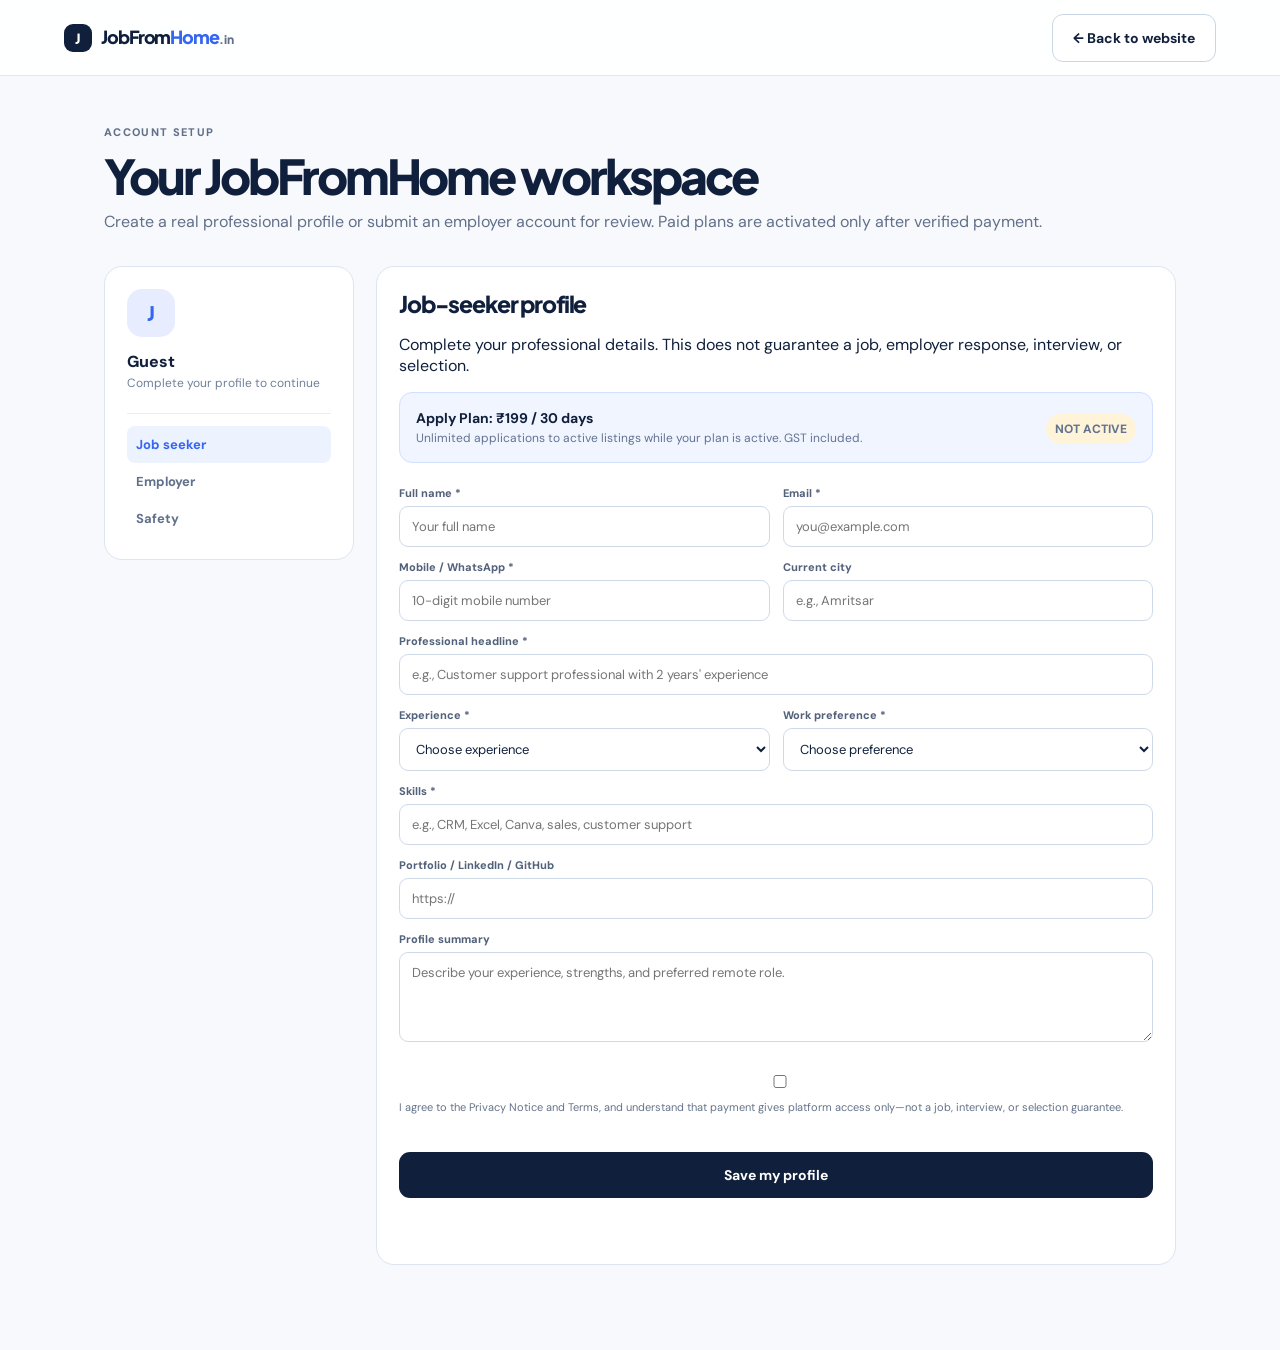
==== app.html @ 9c02270c "Rename app.js to app.html" ====
<!doctype html>
<html lang="en">
<head>
  <meta charset="utf-8">
  <meta name="viewport" content="width=device-width,initial-scale=1">
  <meta name="description" content="Create and manage your JobFromHome.in profile, employer request, and plan payment.">
  <title>Dashboard — JobFromHome.in</title>
  <link rel="preconnect" href="https://fonts.googleapis.com">
  <link rel="preconnect" href="https://fonts.gstatic.com" crossorigin>
  <link href="https://fonts.googleapis.com/css2?family=DM+Sans:wght@400;500;600;700&family=Plus+Jakarta+Sans:wght@600;700;800&display=swap" rel="stylesheet">
  <link rel="stylesheet" href="styles.css">
  <style>
    .app-shell{max-width:1120px;margin:0 auto;padding:48px 24px 85px}.app-top{display:flex;align-items:flex-start;justify-content:space-between;gap:24px;margin-bottom:31px}.app-top h1{font:800 clamp(30px,5vw,48px)/1.07 "Plus Jakarta Sans",sans-serif;letter-spacing:-.065em;margin:8px 0}.app-top p{margin:0;color:var(--muted);line-height:1.6}.dashboard-grid{display:grid;grid-template-columns:250px minmax(0,1fr);gap:22px}.side-card,.app-card{background:#fff;border:1px solid #dce5f0;border-radius:18px;padding:22px}.side-card{height:max-content}.profile-dot{display:grid;place-items:center;width:48px;height:48px;background:#e7edff;color:var(--blue);border-radius:15px;font:800 20px "Plus Jakarta Sans"}.side-name{margin:14px 0 3px;font-weight:800}.side-email{margin:0;color:#708099;font-size:12px;overflow-wrap:anywhere}.dashboard-nav{margin-top:22px;border-top:1px solid #e9eef5;padding-top:12px}.dashboard-nav button{display:block;width:100%;padding:10px 9px;text-align:left;border:0;background:transparent;border-radius:8px;color:#60708a;font-size:13px;font-weight:700}.dashboard-nav button.active,.dashboard-nav button:hover{background:#edf2ff;color:var(--blue)}.app-card h2{font:800 23px "Plus Jakarta Sans";letter-spacing:-.05em;margin:0 0 7px}.app-card>p{color:var(--muted);font-size:13px;line-height:1.55;margin:0 0 22px}.plan-banner{display:flex;gap:16px;align-items:center;justify-content:space-between;background:#f1f5ff;border:1px solid #d3dfff;border-radius:13px;padding:16px;margin-bottom:23px}.plan-banner strong{display:block;font-size:14px}.plan-banner span{display:block;margin-top:3px;color:#637392;font-size:12px}.status-pill{white-space:nowrap;border-radius:999px;background:#fff4d8;color:#966400;padding:7px 9px;font-size:10px;font-weight:800}.app-form{display:grid;grid-template-columns:1fr 1fr;gap:13px}.app-form .field.full{grid-column:1/-1}.app-form .button{grid-column:1/-1;margin-top:6px}.payment-card{border:1px solid #dce5f0;border-radius:14px;padding:18px;margin:17px 0;background:#fbfcff}.payment-card h3{margin:0 0 6px;font-size:16px}.payment-card p{margin:0;color:#67758c;font-size:12px;line-height:1.55}.payment-price{margin:15px 0!important;color:var(--ink)!important;font:800 29px "Plus Jakarta Sans"!important;letter-spacing:-.06em}.notice{padding:13px 14px;border-radius:10px;background:#fff7e8;color:#795315;font-size:12px;line-height:1.55}.hidden{display:none!important}@media(max-width:760px){.dashboard-grid{grid-template-columns:1fr}.side-card{display:none}.app-top{flex-direction:column}.app-form{grid-template-columns:1fr}.app-form .field.full{grid-column:auto}}
  </style>
</head>
<body>
  <header class="site-header">
    <a class="brand" href="index.html"><span class="brand-mark">J</span> JobFrom<span>Home</span><small>.in</small></a>
    <a class="button button-secondary" href="index.html">← Back to website</a>
  </header>

  <main class="app-shell">
    <div class="app-top">
      <div><p class="eyebrow">Account setup</p><h1>Your JobFromHome workspace</h1><p>Create a real professional profile or submit an employer account for review. Paid plans are activated only after verified payment.</p></div>
    </div>

    <div class="dashboard-grid">
      <aside class="side-card"><div class="profile-dot" id="avatar">J</div><p class="side-name" id="sideName">Guest</p><p class="side-email" id="sideEmail">Complete your profile to continue</p><nav class="dashboard-nav"><button class="active" data-view="seeker">Job seeker</button><button data-view="employer">Employer</button><button data-view="safety">Safety</button></nav></aside>
      <section class="app-card">
        <div id="seekerView">
          <h2>Job-seeker profile</h2><p>Complete your professional details. This does not guarantee a job, employer response, interview, or selection.</p>
          <div class="plan-banner"><div><strong>Apply Plan: ₹199 / 30 days</strong><span>Unlimited applications to active listings while your plan is active. GST included.</span></div><span class="status-pill" id="seekerStatus">NOT ACTIVE</span></div>
          <form id="seekerForm" class="app-form" novalidate>
            <div class="field"><label for="sName">Full name *</label><input id="sName" name="fullName" required maxlength="80" autocomplete="name" placeholder="Your full name"></div>
            <div class="field"><label for="sEmail">Email *</label><input id="sEmail" name="email" required type="email" maxlength="120" autocomplete="email" placeholder="you@example.com"></div>
            <div class="field"><label for="sPhone">Mobile / WhatsApp *</label><input id="sPhone" name="phone" required inputmode="tel" maxlength="15" autocomplete="tel" placeholder="10-digit mobile number"></div>
            <div class="field"><label for="sCity">Current city</label><input id="sCity" name="city" maxlength="60" placeholder="e.g., Amritsar"></div>
            <div class="field full"><label for="sHeadline">Professional headline *</label><input id="sHeadline" name="headline" required maxlength="140" placeholder="e.g., Customer support professional with 2 years' experience"></div>
            <div class="field"><label for="sExperience">Experience *</label><select id="sExperience" name="experience" required><option value="">Choose experience</option><option>Fresher</option><option>0–1 years</option><option>1–3 years</option><option>3–5 years</option><option>5+ years</option></select></div>
            <div class="field"><label for="sPreference">Work preference *</label><select id="sPreference" name="workPreference" required><option value="">Choose preference</option><option>Remote full-time</option><option>Remote part-time</option><option>Freelance / contract</option><option>Any remote role</option></select></div>
            <div class="field full"><label for="sSkills">Skills *</label><input id="sSkills" name="skills" required maxlength="250" placeholder="e.g., CRM, Excel, Canva, sales, customer support"></div>
            <div class="field full"><label for="sPortfolio">Portfolio / LinkedIn / GitHub</label><input id="sPortfolio" name="portfolio" type="url" maxlength="255" placeholder="https://"></div>
            <div class="field full"><label for="sSummary">Profile summary</label><textarea id="sSummary" name="summary" maxlength="1200" placeholder="Describe your experience, strengths, and preferred remote role."></textarea></div>
            <label class="consent field full"><input type="checkbox" name="consent" required><span>I agree to the Privacy Notice and Terms, and understand that payment gives platform access only—not a job, interview, or selection guarantee.</span></label>
            <button class="button button-dark" type="submit">Save my profile</button><p class="form-status field full" id="seekerMessage"></p>
          </form>
          <div class="payment-card hidden" id="seekerPayment"><h3>Activate Apply Plan</h3><p>₹199 including applicable GST. Valid for 30 days after a verified Razorpay payment.</p><p class="payment-price">₹199</p><button type="button" class="button button-primary" data-pay="seeker_30">Pay securely with Razorpay</button></div>
        </div>

        <div id="employerView" class="hidden">
          <h2>Employer account request</h2><p>Submit a genuine business and job requirement for review. A listing is not published until review and verified payment are complete.</p>
          <div class="plan-banner"><div><strong>Employer Starter: ₹590 total</strong><span>₹500 + ₹90 GST. One approved live job listing for 30 days.</span></div><span class="status-pill" id="employerStatus">PENDING</span></div>
          <form id="employerForm" class="app-form" novalidate>
            <div class="field"><label for="eName">Your full name *</label><input id="eName" name="contactName" required maxlength="80" placeholder="Hiring contact name"></div>
            <div class="field"><label for="eEmail">Work email *</label><input id="eEmail" name="businessEmail" required type="email" maxlength="120" placeholder="name@company.com"></div>
            <div class="field"><label for="ePhone">Mobile number *</label><input id="ePhone" name="employerPhone" required inputmode="tel" maxlength="15" placeholder="10-digit mobile number"></div>
            <div class="field"><label for="eCompany">Company legal name *</label><input id="eCompany" name="companyName" required maxlength="150" placeholder="Company name"></div>
            <div class="field"><label for="eWebsite">Company website</label><input id="eWebsite" name="companyWebsite" type="url" maxlength="255" placeholder="https://company.com"></div>
            <div class="field"><label for="eGstin">GSTIN (optional)</label><input id="eGstin" name="gstin" maxlength="15" placeholder="15-character GSTIN"></div>
            <div class="field"><label for="eSize">Company size *</label><select id="eSize" name="companySize" required><option value="">Choose size</option><option>1–10</option><option>11–50</option><option>51–200</option><option>201–500</option><option>500+</option></select></div>
            <div class="field"><label for="eIndustry">Industry *</label><input id="eIndustry" name="industry" required maxlength="80" placeholder="e.g., SaaS, Agency, E-commerce"></div>
            <div class="field full"><label for="eJob">First job title *</label><input id="eJob" name="firstJobTitle" required maxlength="140" placeholder="e.g., Remote Customer Support Executive"></div>
            <div class="field full"><label for="eNote">Hiring note</label><textarea id="eNote" name="hiringNote" maxlength="1200" placeholder="Describe the genuine role. Never request candidate money, OTP, bank details, deposits, or training fees."></textarea></div>
            <label class="consent field full"><input type="checkbox" name="consent" required><span>I confirm that my organisation will post genuine roles only, will not charge candidates a fee, and agree to review and platform safety rules.</span></label>
            <button class="button button-dark" type="submit">Submit for employer review</button><p class="form-status field full" id="employerMessage"></p>
          </form>
          <div class="payment-card hidden" id="employerPayment"><h3>Employer Starter payment</h3><p>Pay only after your employer account and first job request have been reviewed and approved.</p><p class="payment-price">₹590</p><button type="button" class="button button-primary" data-pay="employer_starter">Pay securely with Razorpay</button></div>
        </div>

        <div id="safetyView" class="hidden"><h2>Keep your job search safe</h2><p>JobFromHome.in is a job discovery and application platform. It does not guarantee employment.</p><div class="notice"><strong>Never:</strong> pay an employer for a job, interview, training, security deposit, equipment, or offer letter; share OTPs, UPI PINs, passwords, credit-card data, or banking credentials.</div><div class="payment-card"><h3>Found a suspicious listing?</h3><p>Use the report form on the public website or email support@jobfromhome.in with a link and details. Do not include secret financial details.</p><a class="button button-secondary" href="index.html#top">Return to report form</a></div></div>
      </section>
    </div>
  </main>

  <script src="https://checkout.razorpay.com/v1/checkout.js"></script>
  <script>
    const CONFIG = {
      APPS_SCRIPT_URL: 'https://script.google.com/macros/s/AKfycbwQ-PpxYJtLcPdFPiyWKswD-X0c6tJa6D3HAvrJJnUaf1lxPrEkoEOqmWkKq_6LRbODeg/exec',
      ENABLE_APPS_SCRIPT: true,
      PAYMENT_API: '/api/razorpay'
    };

    const state = { seekerSaved: false, employerSaved: false, seeker: null, employer: null };
    const views = { seeker: document.getElementById('seekerView'), employer: document.getElementById('employerView'), safety: document.getElementById('safetyView') };
    document.querySelectorAll('[data-view]').forEach(button => button.addEventListener('click', () => {
      const view = button.dataset.view;
      Object.entries(views).forEach(([key, element]) => element.classList.toggle('hidden', key !== view));
      document.querySelectorAll('[data-view]').forEach(item => item.classList.toggle('active', item === button));
    }));

    function toObject(form) {
      const value = Object.fromEntries(new FormData(form).entries());
      Object.keys(value).forEach(k => { if (typeof value[k] === 'string') value[k] = value[k].trim(); });
      if (value.phone) value.phone = value.phone.replace(/\D/g, '').slice(-10);
      if (value.employerPhone) value.employerPhone = value.employerPhone.replace(/\D/g, '').slice(-10);
      value.consent = true;
      return value;
    }
    function validEmail(value) { return /^\S+@\S+\.\S+$/.test(value || ''); }
    function validPhone(value) { return /^[6-9]\d{9}$/.test(value || ''); }
async function saveLead(type, data) {
  if (
    !CONFIG.ENABLE_APPS_SCRIPT ||
    !CONFIG.APPS_SCRIPT_URL ||
    CONFIG.APPS_SCRIPT_URL.includes('PASTE_YOUR')
  ) {
    throw new Error(
      'Google Sheets backend is not connected. Add the Apps Script /exec URL and set ENABLE_APPS_SCRIPT to true.'
    );
  }

  let response;

  try {
    response = await fetch(CONFIG.APPS_SCRIPT_URL, {
      method: 'POST',
      redirect: 'follow',
      headers: {
        'Content-Type': 'text/plain;charset=utf-8'
      },
      body: JSON.stringify({
        action: 'createLead',
        leadType: type,
        ...data
      })
    });
  } catch (networkError) {
    console.error('Network request failed:', networkError);

    throw new Error(
      'Could not reach the Google Sheets backend. Check your Apps Script Web App URL and deployment access.'
    );
  }

  const responseText = await response.text();

  console.log('Apps Script response:', {
    status: response.status,
    url: response.url,
    responseText
  });

  let result;

  try {
    result = JSON.parse(responseText);
  } catch (parseError) {
    console.error('Apps Script returned non-JSON:', responseText);

    throw new Error(
      `The profile backend returned HTML instead of JSON (HTTP ${response.status}). ` +
      `Make sure you copied the deployed Apps Script Web App URL ending in /exec and set access to Anyone.`
    );
  }

  if (!response.ok) {
    throw new Error(
      result.error || `Profile server error. HTTP status: ${response.status}`
    );
  }

  if (result.success !== true) {
    throw new Error(
      result.error || 'Google Sheets did not confirm that the profile was saved.'
    );
  }

  return result;
}
    function setMessage(id, text, error = false) { const el = document.getElementById(id); el.className = 'form-status field full ' + (error ? 'error' : 'success'); el.textContent = text; }
    function updateIdentity(data, isEmployer) { document.getElementById('sideName').textContent = data.fullName || data.contactName; document.getElementById('sideEmail').textContent = data.email || data.businessEmail; document.getElementById('avatar').textContent = (data.fullName || data.contactName || 'J').charAt(0).toUpperCase(); if (isEmployer) document.getElementById('employerStatus').textContent = 'REVIEW REQUESTED'; }

document.getElementById('seekerForm').addEventListener('submit', async (event) => {
  event.preventDefault();

  const form = event.currentTarget;
  const data = toObject(form);

  if (
    !data.fullName ||
    !data.headline ||
    !data.skills ||
    !validEmail(data.email) ||
    !validPhone(data.phone)
  ) {
    setMessage(
      'seekerMessage',
      'Enter all required details, a valid email, and a valid 10-digit Indian mobile number.',
      true
    );
    return;
  }

  const button = form.querySelector('button[type="submit"]');

  button.disabled = true;
  button.textContent = 'Saving profile…';

  setMessage('seekerMessage', 'Connecting to the profile server…');

  try {
    const result = await saveLead('seeker', data);

    // Do not show payment or hide any part of the form before this line.
    if (!result || result.success !== true) {
      throw new Error(
        result?.error || 'Profile was not confirmed by the server.'
      );
    }

    if (result.preview === true) {
      throw new Error(
        'Preview mode is enabled. No data is being saved to Google Sheets. Set ENABLE_APPS_SCRIPT to true.'
      );
    }

    state.seekerSaved = true;
    state.seeker = data;

    updateIdentity(data, false);

    document.getElementById('seekerPayment').classList.remove('hidden');

    setMessage(
      'seekerMessage',
      `Profile saved successfully. Your profile ID is ${result.id || 'created'}. You can now activate the Apply Plan.`
    );

    button.textContent = 'Profile saved ✓';

  } catch (error) {
    console.error('Seeker profile save failed:', error);

    setMessage(
      'seekerMessage',
      error.message || 'Profile could not be saved. Please try again.',
      true
    );

    button.disabled = false;
    button.textContent = 'Save my profile';
  }
});

    document.getElementById('employerForm').addEventListener('submit', async event => {
      event.preventDefault(); const form = event.currentTarget; const data = toObject(form);
      if (!data.contactName || !data.companyName || !data.firstJobTitle || !validEmail(data.businessEmail) || !validPhone(data.employerPhone)) return setMessage('employerMessage', 'Enter all required information, a valid work email, and a 10-digit Indian mobile number.', true);
      const button = form.querySelector('button[type="submit"]'); button.disabled = true; button.textContent = 'Saving…';
      try { const result = await saveLead('employer', data); state.employerSaved = true; state.employer = data; updateIdentity(data, true); document.getElementById('employerPayment').classList.remove('hidden'); setMessage('employerMessage', result.preview ? 'Preview mode only: employer request is not saved. Configure Apps Script before launch.' : 'Employer request saved. Pay only after you have completed your verification review.'); }
      catch (error) { setMessage('employerMessage', error.message, true); }
      finally { button.disabled = false; button.textContent = 'Submit for employer review'; }
    });

async function paymentRequest(payload) {
  const response = await fetch(CONFIG.PAYMENT_API, {
    method: 'POST',
    headers: {
      'Content-Type': 'application/json'
    },
    body: JSON.stringify(payload)
  });

  const responseText = await response.text();

  let data;
  try {
    data = JSON.parse(responseText);
  } catch (error) {
    console.error('Payment API returned non-JSON:', {
      url: CONFIG.PAYMENT_API,
      status: response.status,
      responseText
    });

    throw new Error(
      `Payment server returned HTML instead of JSON (HTTP ${response.status}). ` +
      `Check that functions/api/razorpay.js exists and Cloudflare deployment succeeded.`
    );
  }

  if (!response.ok || !data.success) {
    throw new Error(data.error || 'Payment service is unavailable.');
  }

  return data;
}

    document.querySelectorAll('[data-pay]').forEach(button => button.addEventListener('click', async () => {
      const planCode = button.dataset.pay;
      const isSeeker = planCode === 'seeker_30';
      const customer = isSeeker ? state.seeker : state.employer;
      if (!(isSeeker ? state.seekerSaved : state.employerSaved) || !customer) return alert('Save the form before starting payment.');
      if (isSeeker && !confirm('₹199 gives you 30 days of platform application access. It does not guarantee jobs, employer replies, interviews, or selection. Continue?')) return;
      if (!isSeeker && !confirm('₹590 is ₹500 plus 18% GST for one approved 30-day job listing. It is published only after review and verified payment. Continue?')) return;
      button.disabled = true; button.textContent = 'Preparing secure checkout…';
      try {
        const orderData = await paymentRequest({ action: 'createOrder', planCode, name: customer.fullName || customer.contactName, email: customer.email || customer.businessEmail, phone: customer.phone || customer.employerPhone });
        const options = { key: orderData.keyId, amount: orderData.order.amount, currency: orderData.order.currency, name: 'JobFromHome.in', description: orderData.plan.label, order_id: orderData.order.id, prefill: { name: customer.fullName || customer.contactName, email: customer.email || customer.businessEmail, contact: customer.phone || customer.employerPhone }, notes: { plan_code: planCode }, theme: { color: '#3566f2' }, modal: { ondismiss: () => { button.disabled = false; button.textContent = 'Pay securely with Razorpay'; } }, handler: async response => {
          try {
            button.textContent = 'Verifying payment…';
            const verified = await paymentRequest({ action: 'verifyPayment', planCode, ...response });
            if (!verified.verified) throw new Error('Payment could not be verified.');
            alert('Payment verified. Your payment ID is ' + verified.payment.paymentId + '. Save this in your admin system before enabling access.');
            button.textContent = 'Payment verified ✓';
            if (isSeeker) document.getElementById('seekerStatus').textContent = 'PAYMENT VERIFIED'; else document.getElementById('employerStatus').textContent = 'PAYMENT VERIFIED';
          } catch (error) { alert(error.message); button.disabled = false; button.textContent = 'Pay securely with Razorpay'; }
        }};
        if (!window.Razorpay) throw new Error('Razorpay checkout did not load. Check your internet connection and browser blockers.');
        new Razorpay(options).open();
      } catch (error) { alert(error.message); button.disabled = false; button.textContent = 'Pay securely with Razorpay'; }
    }));
  </script>
</body>
</html>
---- styles.css ----
:root{--ink:#10203c;--muted:#62708a;--line:#dbe3ee;--paper:#f7f9fc;--surface:#fff;--navy:#10203c;--blue:#3566f2;--blue-dark:#2854dc;--mint:#e5faf1;--green:#17885f;--amber:#ffc54b;--radius:18px;--shadow:0 18px 60px rgba(26,52,95,.10)}*{box-sizing:border-box}html{scroll-behavior:smooth}body{margin:0;background:var(--paper);color:var(--ink);font-family:"DM Sans",Arial,sans-serif;-webkit-font-smoothing:antialiased}button,input,textarea,select{font:inherit}button{cursor:pointer}a{color:inherit;text-decoration:none}.site-header{height:76px;padding:0 clamp(20px,5vw,72px);background:rgba(255,255,255,.88);backdrop-filter:blur(16px);border-bottom:1px solid rgba(219,227,238,.85);display:flex;align-items:center;justify-content:space-between;position:sticky;top:0;z-index:10}.brand{font-family:"Plus Jakarta Sans",sans-serif;font-weight:800;font-size:18px;letter-spacing:-.06em;white-space:nowrap}.brand>span:not(.brand-mark){color:var(--blue)}.brand small{font-size:12px;color:var(--muted);letter-spacing:-.02em}.brand-mark{display:inline-grid;place-items:center;width:28px;height:28px;border-radius:9px;background:var(--navy);color:#fff;margin-right:7px;font-size:14px;letter-spacing:0}.nav{display:flex;gap:30px;color:#526078;font-size:14px;font-weight:600}.nav a:hover{color:var(--blue)}.button{border:0;border-radius:11px;padding:14px 20px;font-weight:700;font-size:14px;transition:.2s transform,.2s background,.2s box-shadow}.button:hover{transform:translateY(-2px)}.button-dark{color:#fff;background:var(--navy)}.button-dark:hover{background:#1c3157;box-shadow:0 10px 22px rgba(16,32,60,.18)}.button-primary{color:#fff;background:var(--blue)}.button-primary:hover{background:var(--blue-dark);box-shadow:0 12px 26px rgba(53,102,242,.24)}.button-secondary{color:var(--navy);background:#fff;border:1px solid #cbd6e5}.button-secondary:hover{border-color:var(--blue);color:var(--blue)}.full{width:100%}.hero{max-width:1240px;margin:auto;padding:clamp(64px,9vw,120px) clamp(20px,5vw,72px) 88px;display:grid;grid-template-columns:minmax(0,1.12fr) minmax(340px,.88fr);align-items:center;gap:clamp(42px,7vw,108px)}.eyebrow{margin:0 0 17px;color:var(--blue);font-size:11px;line-height:1.2;letter-spacing:.12em;font-weight:800;text-transform:uppercase}.pulse{display:inline-block;width:7px;height:7px;margin-right:7px;background:#22b77c;border-radius:50%;box-shadow:0 0 0 4px #d8f7e9}.hero h1,.section-heading h2,.safety-section h2{font-family:"Plus Jakarta Sans",sans-serif;letter-spacing:-.065em;line-height:1.04}.hero h1{max-width:650px;margin:0;font-size:clamp(42px,5vw,73px)}.hero h1 em{display:block;font-style:normal;color:var(--blue)}.hero-text{max-width:590px;color:var(--muted);font-size:18px;line-height:1.68;margin:25px 0}.hero-actions{display:flex;gap:12px;flex-wrap:wrap}.hero-actions .button span{margin-left:10px;font-size:18px}.hero-note{margin:17px 0 0;color:#78869b;font-size:12px}.hero-card{background:#fff;border:1px solid #dce5f1;border-radius:22px;box-shadow:var(--shadow);padding:15px}.card-top{display:flex;align-items:center;gap:9px;padding:5px 5px 16px;color:#526078;font-size:12px;font-weight:700}.mini-logo{display:grid;place-items:center;background:var(--blue);width:25px;height:25px;color:#fff;border-radius:8px}.verified{margin-left:auto;color:var(--green);font-size:10px}.job-preview{display:flex;align-items:center;gap:12px;background:#fbfcff;border:1px solid #e3eaf3;border-radius:13px;padding:15px;margin:9px 0}.company-icon{width:40px;height:40px;display:grid;place-items:center;border-radius:12px;font-weight:800}.purple{background:#ece8ff;color:#7657d9}.orange{background:#fff0dd;color:#e98225}.green{background:#dcf7e9;color:#16895f}.job-title{margin:0 0 4px;font-weight:700;font-size:14px}.job-meta{margin:0;color:#728099;font-size:12px}.job-save{margin-left:auto;font-size:22px;color:#7c8ba3}.preview-disclaimer{margin:13px 4px 2px;color:#8a98ab;font-size:10px;line-height:1.45}.trust-strip{margin:0 auto;max-width:1240px;padding:24px clamp(20px,5vw,72px);border-top:1px solid var(--line);border-bottom:1px solid var(--line);display:grid;grid-template-columns:repeat(4,1fr);gap:22px}.trust-strip div{padding-left:15px;border-left:3px solid #d6e5ff}.trust-strip strong{display:block;font-size:14px}.trust-strip span{display:block;margin-top:4px;color:var(--muted);font-size:12px;line-height:1.4}.section{max-width:1240px;margin:auto;padding:105px clamp(20px,5vw,72px)}.jobs-section{padding-bottom:75px}.section-heading{display:flex;justify-content:space-between;align-items:end;gap:38px;margin-bottom:34px}.section-heading h2{font-size:clamp(30px,4vw,48px);margin:0}.section-heading>p{max-width:420px;margin:0;color:var(--muted);font-size:15px;line-height:1.6}.centered{display:block;text-align:center;max-width:690px;margin:0 auto 48px}.centered>p{margin:15px auto 0}.filter-row{display:flex;gap:10px;overflow:auto;padding-bottom:18px}.filter{flex:0 0 auto;border:1px solid #d7e0ec;background:#fff;color:#697790;border-radius:100px;padding:9px 15px;font-size:12px;font-weight:700}.filter.active{background:#eaf0ff;border-color:#c7d6ff;color:var(--blue)}.job-grid{display:grid;grid-template-columns:repeat(3,1fr);gap:18px}.job-card{position:relative;min-height:295px;border:1px solid #dce5f0;background:#fff;border-radius:18px;padding:24px;transition:.2s transform,.2s box-shadow}.job-card:hover{transform:translateY(-4px);box-shadow:var(--shadow)}.sample-label{position:absolute;top:0;right:0;padding:6px 10px;border-radius:0 18px 0 10px;background:#fff3d7;color:#9a6500;font-size:9px;font-weight:800;letter-spacing:.07em}.job-card-head{display:flex;justify-content:space-between}.icon-button{border:0;background:transparent;color:#8190a8;font-size:23px}.job-card h3{margin:26px 0 5px;font-family:"Plus Jakarta Sans",sans-serif;font-size:18px;letter-spacing:-.04em}.company-name{min-height:20px;margin:0;color:var(--muted);font-size:13px}.tags{display:flex;gap:6px;flex-wrap:wrap;margin:20px 0 15px}.tags span{border-radius:6px;background:#f0f4f9;color:#62708a;padding:6px 8px;font-size:11px;font-weight:700}.salary{margin:0;font-size:13px;font-weight:700}.job-card-foot{display:flex;align-items:center;justify-content:space-between;gap:10px;border-top:1px solid #edf1f5;margin-top:23px;padding-top:15px;color:#8491a4;font-size:11px}.text-button{border:0;background:none;color:var(--blue);font-size:12px;font-weight:800;padding:0}.empty-state{margin-top:28px;padding:22px 26px;border:1px dashed #cbd8e8;background:#fafcff;border-radius:16px;display:flex;align-items:center;gap:16px}.empty-state>span{display:grid;place-items:center;width:41px;height:41px;border-radius:13px;background:#e9f1ff;color:var(--blue)}.empty-state div{margin-right:auto}.empty-state strong{font-size:14px}.empty-state p{margin:4px 0 0;color:var(--muted);font-size:12px}.how-section{max-width:none;background:#fff}.how-section>.section-heading,.how-section>.steps{max-width:1096px;margin-left:auto;margin-right:auto}.steps{display:grid;grid-template-columns:repeat(4,1fr);gap:21px}.steps article{border-top:3px solid #dbe6ff;padding-top:20px}.steps span{font-family:"Plus Jakarta Sans",sans-serif;color:var(--blue);font-size:13px;font-weight:800}.steps h3{font-family:"Plus Jakarta Sans",sans-serif;margin:17px 0 10px;font-size:17px;letter-spacing:-.04em}.steps p{margin:0;color:var(--muted);font-size:13px;line-height:1.65}.pricing-section{padding-top:105px}.pricing-grid{max-width:850px;margin:auto;display:grid;grid-template-columns:1fr 1fr;gap:21px}.price-card{background:#fff;border:1px solid #dae4f0;border-radius:19px;padding:34px}.price-card.featured{border:2px solid var(--blue);box-shadow:0 20px 50px rgba(53,102,242,.12)}.plan-label,.popular{margin:0;color:#63738b;font-size:10px;letter-spacing:.12em;font-weight:800}.popular{color:var(--blue)}.price-card h3{margin:15px 0 6px;font-family:"Plus Jakarta Sans",sans-serif;font-size:24px;letter-spacing:-.05em}.plan-intro{min-height:40px;margin:0;color:var(--muted);font-size:13px;line-height:1.5}.price{margin:27px 0 6px;font-family:"Plus Jakarta Sans",sans-serif;font-size:48px;font-weight:800;letter-spacing:-.07em}.price sup{font-size:23px;vertical-align:15px}.price small{font-family:"DM Sans",sans-serif;color:var(--muted);font-size:12px;font-weight:700;letter-spacing:0}.tax-note{min-height:35px;margin:0;color:#78869c;font-size:11px;line-height:1.45}.price-card ul{margin:24px 0 28px;padding:0;list-style:none}.price-card li{position:relative;padding:9px 0 9px 23px;border-bottom:1px solid #edf1f5;font-size:13px}.price-card li:before{content:"✓";position:absolute;left:1px;color:var(--green);font-weight:800}.safety-section{max-width:1096px;margin:0 auto 95px;padding:36px 40px;display:grid;grid-template-columns:1fr 1fr;gap:60px;border-radius:22px;background:var(--mint)}.safety-section h2{font-size:32px;margin:0}.safety-section>div>p:not(.eyebrow){margin:0 0 20px;color:#386252;line-height:1.65;font-size:14px}footer{border-top:1px solid var(--line);padding:32px clamp(20px,5vw,72px);display:flex;align-items:center;justify-content:space-between;gap:20px;color:#738098;font-size:12px}footer p{margin:0}footer div{display:flex;gap:15px}footer a:hover{color:var(--blue)}.modal{width:min(620px,calc(100% - 28px));padding:0;border:0;border-radius:20px;box-shadow:0 24px 80px rgba(8,25,56,.28)}.modal::backdrop{background:rgba(10,25,52,.58);backdrop-filter:blur(4px)}.modal form{position:relative;padding:34px}.modal-close{position:absolute;right:16px;top:13px;border:0;background:transparent;font-size:28px;color:#6e7c92}.modal h2{margin:0 0 8px;font-family:"Plus Jakarta Sans",sans-serif;font-size:28px;letter-spacing:-.06em}.modal-intro{margin:0 0 22px;color:var(--muted);font-size:13px;line-height:1.55}.form-grid{display:grid;grid-template-columns:1fr 1fr;gap:13px}.field{display:flex;flex-direction:column;gap:6px}.field.full{grid-column:1/-1}.field label{font-size:11px;font-weight:800;color:#53627b}.field input,.field select,.field textarea{width:100%;border:1px solid #cfdae8;border-radius:9px;padding:11px 12px;color:var(--ink);outline:none;background:#fff;font-size:13px}.field textarea{min-height:90px;resize:vertical}.field input:focus,.field select:focus,.field textarea:focus{border-color:var(--blue);box-shadow:0 0 0 3px #e6edff}.consent{display:flex;align-items:flex-start;gap:9px;margin:18px 0;color:#65738a;font-size:11px;line-height:1.45}.consent input{margin-top:2px}.form-status{min-height:19px;margin:12px 0 0;font-size:12px}.form-status.error{color:#bd2e35}.form-status.success{color:var(--green)}.form-divider{height:1px;background:#e7edf4;margin:20px 0}.report-box{padding:15px;border-radius:11px;background:#fff7e7;color:#835500;font-size:12px;line-height:1.55}.toast{position:fixed;right:20px;bottom:20px;max-width:330px;opacity:0;pointer-events:none;transform:translateY(10px);transition:.25s;background:#10203c;color:#fff;padding:13px 15px;border-radius:10px;font-size:13px;box-shadow:0 12px 30px rgba(13,29,54,.25)}.toast.show{opacity:1;transform:translateY(0)}
@media(max-width:850px){.nav{display:none}.hero{grid-template-columns:1fr;padding-top:64px}.hero-card{max-width:520px}.trust-strip{grid-template-columns:1fr 1fr}.job-grid,.steps{grid-template-columns:1fr 1fr}.safety-section{margin-left:20px;margin-right:20px;grid-template-columns:1fr;gap:20px}.section-heading{align-items:start;flex-direction:column;gap:12px}}
@media(max-width:560px){.site-header{height:67px}.header-cta{padding:10px 12px;font-size:12px}.hero{padding-bottom:55px}.hero h1{font-size:42px}.trust-strip{grid-template-columns:1fr;gap:16px;padding-top:20px;padding-bottom:20px}.section{padding-top:70px;padding-bottom:70px}.job-grid,.steps,.pricing-grid{grid-template-columns:1fr}.empty-state{align-items:flex-start;flex-wrap:wrap}.empty-state .button{margin-left:57px}.pricing-grid{gap:16px}.price-card{padding:26px}.safety-section{padding:28px 24px;margin-bottom:65px}.safety-section h2{font-size:28px}footer{align-items:flex-start;flex-direction:column}footer div{flex-wrap:wrap}.modal form{padding:28px 20px}.form-grid{grid-template-columns:1fr}.field.full{grid-column:auto}}
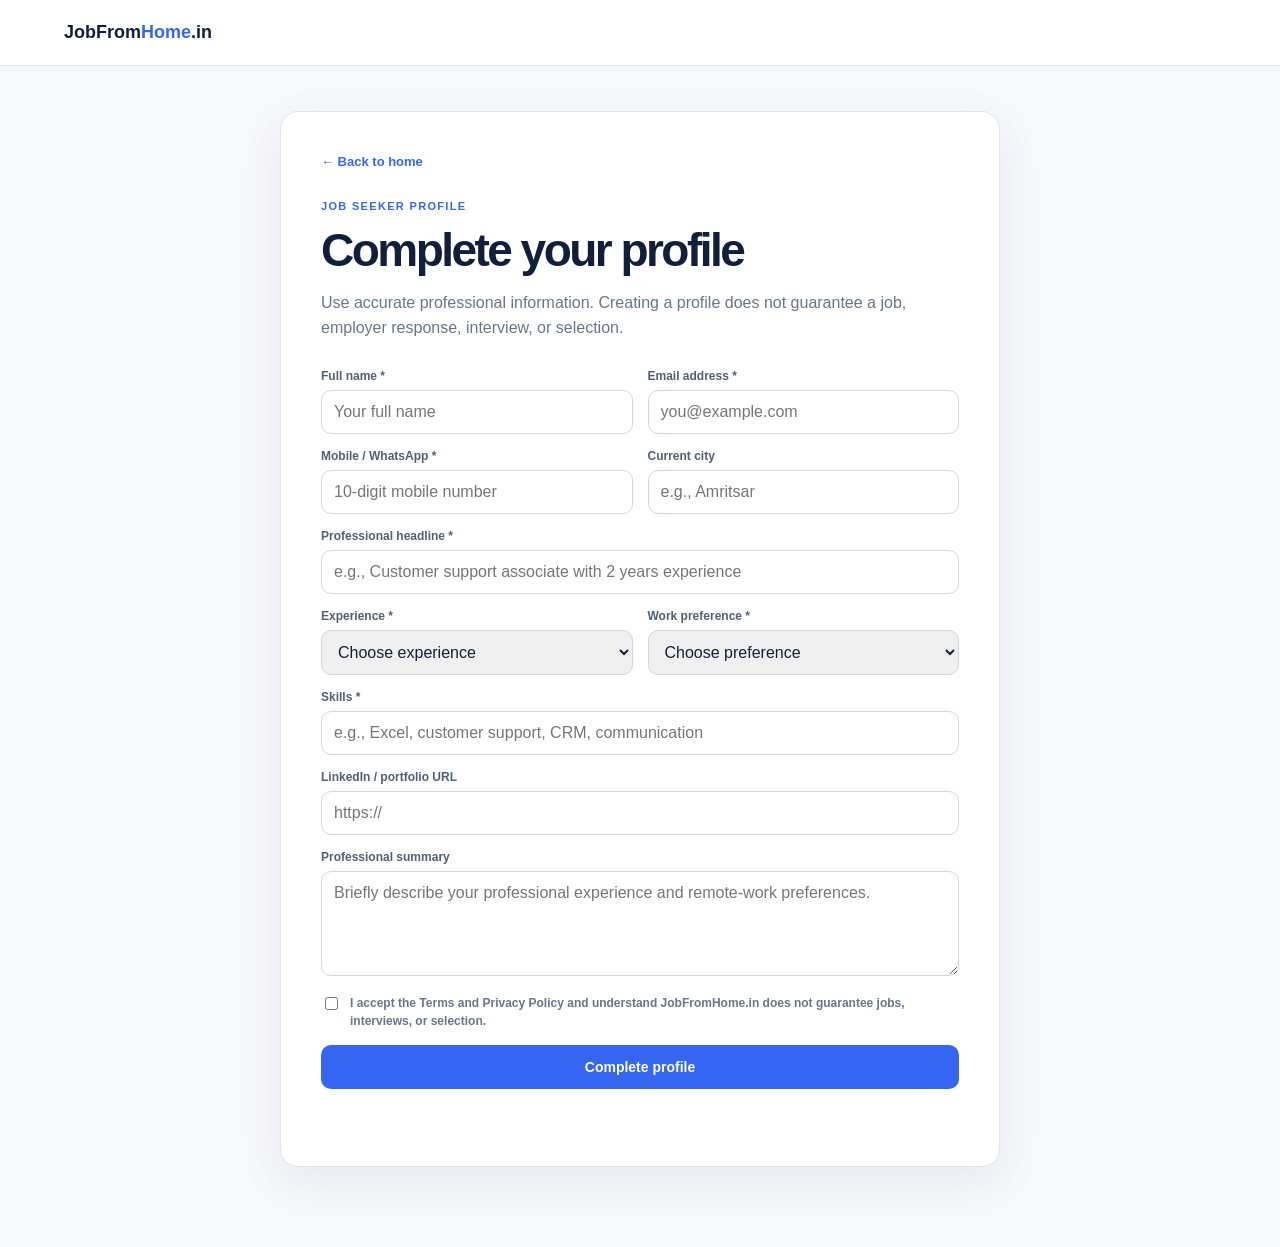
==== commit 2ec96100: "Update app.html" ====
--- a/app.html
+++ b/app.html
@@ -1,314 +1,47 @@
 <!doctype html>
 <html lang="en">
 <head>
-  <meta charset="utf-8">
-  <meta name="viewport" content="width=device-width,initial-scale=1">
-  <meta name="description" content="Create and manage your JobFromHome.in profile, employer request, and plan payment.">
-  <title>Dashboard — JobFromHome.in</title>
-  <link rel="preconnect" href="https://fonts.googleapis.com">
-  <link rel="preconnect" href="https://fonts.gstatic.com" crossorigin>
-  <link href="https://fonts.googleapis.com/css2?family=DM+Sans:wght@400;500;600;700&family=Plus+Jakarta+Sans:wght@600;700;800&display=swap" rel="stylesheet">
-  <link rel="stylesheet" href="styles.css">
+  <meta charset="UTF-8">
+  <meta name="viewport" content="width=device-width, initial-scale=1.0">
+  <meta name="description" content="Complete your JobFromHome.in professional profile.">
+  <title>Complete Profile — JobFromHome.in</title>
   <style>
-    .app-shell{max-width:1120px;margin:0 auto;padding:48px 24px 85px}.app-top{display:flex;align-items:flex-start;justify-content:space-between;gap:24px;margin-bottom:31px}.app-top h1{font:800 clamp(30px,5vw,48px)/1.07 "Plus Jakarta Sans",sans-serif;letter-spacing:-.065em;margin:8px 0}.app-top p{margin:0;color:var(--muted);line-height:1.6}.dashboard-grid{display:grid;grid-template-columns:250px minmax(0,1fr);gap:22px}.side-card,.app-card{background:#fff;border:1px solid #dce5f0;border-radius:18px;padding:22px}.side-card{height:max-content}.profile-dot{display:grid;place-items:center;width:48px;height:48px;background:#e7edff;color:var(--blue);border-radius:15px;font:800 20px "Plus Jakarta Sans"}.side-name{margin:14px 0 3px;font-weight:800}.side-email{margin:0;color:#708099;font-size:12px;overflow-wrap:anywhere}.dashboard-nav{margin-top:22px;border-top:1px solid #e9eef5;padding-top:12px}.dashboard-nav button{display:block;width:100%;padding:10px 9px;text-align:left;border:0;background:transparent;border-radius:8px;color:#60708a;font-size:13px;font-weight:700}.dashboard-nav button.active,.dashboard-nav button:hover{background:#edf2ff;color:var(--blue)}.app-card h2{font:800 23px "Plus Jakarta Sans";letter-spacing:-.05em;margin:0 0 7px}.app-card>p{color:var(--muted);font-size:13px;line-height:1.55;margin:0 0 22px}.plan-banner{display:flex;gap:16px;align-items:center;justify-content:space-between;background:#f1f5ff;border:1px solid #d3dfff;border-radius:13px;padding:16px;margin-bottom:23px}.plan-banner strong{display:block;font-size:14px}.plan-banner span{display:block;margin-top:3px;color:#637392;font-size:12px}.status-pill{white-space:nowrap;border-radius:999px;background:#fff4d8;color:#966400;padding:7px 9px;font-size:10px;font-weight:800}.app-form{display:grid;grid-template-columns:1fr 1fr;gap:13px}.app-form .field.full{grid-column:1/-1}.app-form .button{grid-column:1/-1;margin-top:6px}.payment-card{border:1px solid #dce5f0;border-radius:14px;padding:18px;margin:17px 0;background:#fbfcff}.payment-card h3{margin:0 0 6px;font-size:16px}.payment-card p{margin:0;color:#67758c;font-size:12px;line-height:1.55}.payment-price{margin:15px 0!important;color:var(--ink)!important;font:800 29px "Plus Jakarta Sans"!important;letter-spacing:-.06em}.notice{padding:13px 14px;border-radius:10px;background:#fff7e8;color:#795315;font-size:12px;line-height:1.55}.hidden{display:none!important}@media(max-width:760px){.dashboard-grid{grid-template-columns:1fr}.side-card{display:none}.app-top{flex-direction:column}.app-form{grid-template-columns:1fr}.app-form .field.full{grid-column:auto}}
+    :root{--navy:#10203c;--blue:#3566f2;--muted:#66758d;--line:#dce5f0;--paper:#f6f8fc;--green:#15803d;--red:#b42318}*{box-sizing:border-box}body{margin:0;background:var(--paper);font-family:Arial,sans-serif;color:var(--navy)}.top{height:66px;background:#fff;border-bottom:1px solid var(--line);display:flex;align-items:center;padding:0 max(20px,5vw)}.brand{font-weight:800;text-decoration:none;color:var(--navy);font-size:18px}.brand b{color:var(--blue)}main{max-width:760px;margin:0 auto;padding:45px 20px 80px}.card{background:#fff;border:1px solid var(--line);border-radius:18px;padding:clamp(22px,5vw,40px);box-shadow:0 15px 45px rgba(16,32,60,.07)}.back{color:var(--blue);font-size:13px;font-weight:700;text-decoration:none}.eyebrow{margin:28px 0 10px;color:var(--blue);font-size:11px;letter-spacing:.12em;font-weight:800;text-transform:uppercase}h1{margin:0;font-size:clamp(30px,5vw,46px);letter-spacing:-.055em;line-height:1.05}p{line-height:1.6}.intro{color:var(--muted);max-width:620px}.form-grid{display:grid;grid-template-columns:1fr 1fr;gap:15px;margin-top:28px}.field{display:flex;flex-direction:column;gap:7px}.field.full{grid-column:1/-1}label{font-size:12px;font-weight:800;color:#4f5f77}input,select,textarea{width:100%;border:1px solid #cbd7e7;border-radius:10px;padding:12px;color:var(--navy);font:inherit;outline:none}input:focus,select:focus,textarea:focus{border-color:var(--blue);box-shadow:0 0 0 3px #e7edff}textarea{min-height:105px;resize:vertical}.consent{grid-column:1/-1;display:flex;align-items:flex-start;gap:9px;margin-top:3px;color:var(--muted);font-size:12px;line-height:1.5}.consent input{width:auto;margin-top:3px}.button{grid-column:1/-1;background:var(--blue);border:0;color:#fff;border-radius:10px;padding:14px;font-size:14px;font-weight:800;cursor:pointer}.button:disabled{opacity:.65;cursor:wait}.message{grid-column:1/-1;min-height:22px;margin:0;font-size:13px}.payment{margin-top:24px;padding:20px;border-radius:13px;background:#edf4ff;border:1px solid #ceddff}.payment h2{margin:0 0 8px;font-size:20px}.payment p{margin:0;color:#536985;font-size:13px}@media(max-width:600px){.form-grid{grid-template-columns:1fr}.field.full,.consent,.button,.message{grid-column:auto}}
   </style>
 </head>
 <body>
-  <header class="site-header">
-    <a class="brand" href="index.html"><span class="brand-mark">J</span> JobFrom<span>Home</span><small>.in</small></a>
-    <a class="button button-secondary" href="index.html">← Back to website</a>
-  </header>
+  <header class="top"><a class="brand" href="index.html">JobFrom<b>Home</b>.in</a></header>
+  <main>
+    <section class="card">
+      <a class="back" href="index.html">← Back to home</a>
+      <p class="eyebrow">Job seeker profile</p>
+      <h1>Complete your profile</h1>
+      <p class="intro">Use accurate professional information. Creating a profile does not guarantee a job, employer response, interview, or selection.</p>
 
-  <main class="app-shell">
-    <div class="app-top">
-      <div><p class="eyebrow">Account setup</p><h1>Your JobFromHome workspace</h1><p>Create a real professional profile or submit an employer account for review. Paid plans are activated only after verified payment.</p></div>
-    </div>
+      <form id="seekerForm" novalidate>
+        <div class="form-grid">
+          <div class="field"><label for="fullName">Full name *</label><input id="fullName" name="fullName" required maxlength="80" autocomplete="name" placeholder="Your full name"></div>
+          <div class="field"><label for="email">Email address *</label><input id="email" name="email" required type="email" maxlength="120" autocomplete="email" placeholder="you@example.com"></div>
+          <div class="field"><label for="phone">Mobile / WhatsApp *</label><input id="phone" name="phone" required type="tel" inputmode="tel" maxlength="15" autocomplete="tel" placeholder="10-digit mobile number"></div>
+          <div class="field"><label for="city">Current city</label><input id="city" name="city" maxlength="60" placeholder="e.g., Amritsar"></div>
+          <div class="field full"><label for="headline">Professional headline *</label><input id="headline" name="headline" required maxlength="140" placeholder="e.g., Customer support associate with 2 years experience"></div>
+          <div class="field"><label for="experience">Experience *</label><select id="experience" name="experience" required><option value="">Choose experience</option><option>Fresher</option><option>0–1 years</option><option>1–3 years</option><option>3–5 years</option><option>5+ years</option></select></div>
+          <div class="field"><label for="workPreference">Work preference *</label><select id="workPreference" name="workPreference" required><option value="">Choose preference</option><option>Remote full-time</option><option>Remote part-time</option><option>Freelance / contract</option><option>Any remote role</option></select></div>
+          <div class="field full"><label for="skills">Skills *</label><input id="skills" name="skills" required maxlength="250" placeholder="e.g., Excel, customer support, CRM, communication"></div>
+          <div class="field full"><label for="portfolio">LinkedIn / portfolio URL</label><input id="portfolio" name="portfolio" type="url" maxlength="255" placeholder="https://"></div>
+          <div class="field full"><label for="summary">Professional summary</label><textarea id="summary" name="summary" maxlength="1200" placeholder="Briefly describe your professional experience and remote-work preferences."></textarea></div>
+          <label class="consent"><input id="consent" name="consent" type="checkbox" required><span>I accept the Terms and Privacy Policy and understand JobFromHome.in does not guarantee jobs, interviews, or selection.</span></label>
+          <button id="saveProfileButton" class="button" type="submit">Complete profile</button>
+          <p id="profileMessage" class="message" aria-live="polite"></p>
+        </div>
+      </form>
 
-    <div class="dashboard-grid">
-      <aside class="side-card"><div class="profile-dot" id="avatar">J</div><p class="side-name" id="sideName">Guest</p><p class="side-email" id="sideEmail">Complete your profile to continue</p><nav class="dashboard-nav"><button class="active" data-view="seeker">Job seeker</button><button data-view="employer">Employer</button><button data-view="safety">Safety</button></nav></aside>
-      <section class="app-card">
-        <div id="seekerView">
-          <h2>Job-seeker profile</h2><p>Complete your professional details. This does not guarantee a job, employer response, interview, or selection.</p>
-          <div class="plan-banner"><div><strong>Apply Plan: ₹199 / 30 days</strong><span>Unlimited applications to active listings while your plan is active. GST included.</span></div><span class="status-pill" id="seekerStatus">NOT ACTIVE</span></div>
-          <form id="seekerForm" class="app-form" novalidate>
-            <div class="field"><label for="sName">Full name *</label><input id="sName" name="fullName" required maxlength="80" autocomplete="name" placeholder="Your full name"></div>
-            <div class="field"><label for="sEmail">Email *</label><input id="sEmail" name="email" required type="email" maxlength="120" autocomplete="email" placeholder="you@example.com"></div>
-            <div class="field"><label for="sPhone">Mobile / WhatsApp *</label><input id="sPhone" name="phone" required inputmode="tel" maxlength="15" autocomplete="tel" placeholder="10-digit mobile number"></div>
-            <div class="field"><label for="sCity">Current city</label><input id="sCity" name="city" maxlength="60" placeholder="e.g., Amritsar"></div>
-            <div class="field full"><label for="sHeadline">Professional headline *</label><input id="sHeadline" name="headline" required maxlength="140" placeholder="e.g., Customer support professional with 2 years' experience"></div>
-            <div class="field"><label for="sExperience">Experience *</label><select id="sExperience" name="experience" required><option value="">Choose experience</option><option>Fresher</option><option>0–1 years</option><option>1–3 years</option><option>3–5 years</option><option>5+ years</option></select></div>
-            <div class="field"><label for="sPreference">Work preference *</label><select id="sPreference" name="workPreference" required><option value="">Choose preference</option><option>Remote full-time</option><option>Remote part-time</option><option>Freelance / contract</option><option>Any remote role</option></select></div>
-            <div class="field full"><label for="sSkills">Skills *</label><input id="sSkills" name="skills" required maxlength="250" placeholder="e.g., CRM, Excel, Canva, sales, customer support"></div>
-            <div class="field full"><label for="sPortfolio">Portfolio / LinkedIn / GitHub</label><input id="sPortfolio" name="portfolio" type="url" maxlength="255" placeholder="https://"></div>
-            <div class="field full"><label for="sSummary">Profile summary</label><textarea id="sSummary" name="summary" maxlength="1200" placeholder="Describe your experience, strengths, and preferred remote role."></textarea></div>
-            <label class="consent field full"><input type="checkbox" name="consent" required><span>I agree to the Privacy Notice and Terms, and understand that payment gives platform access only—not a job, interview, or selection guarantee.</span></label>
-            <button class="button button-dark" type="submit">Save my profile</button><p class="form-status field full" id="seekerMessage"></p>
-          </form>
-          <div class="payment-card hidden" id="seekerPayment"><h3>Activate Apply Plan</h3><p>₹199 including applicable GST. Valid for 30 days after a verified Razorpay payment.</p><p class="payment-price">₹199</p><button type="button" class="button button-primary" data-pay="seeker_30">Pay securely with Razorpay</button></div>
-        </div>
-
-        <div id="employerView" class="hidden">
-          <h2>Employer account request</h2><p>Submit a genuine business and job requirement for review. A listing is not published until review and verified payment are complete.</p>
-          <div class="plan-banner"><div><strong>Employer Starter: ₹590 total</strong><span>₹500 + ₹90 GST. One approved live job listing for 30 days.</span></div><span class="status-pill" id="employerStatus">PENDING</span></div>
-          <form id="employerForm" class="app-form" novalidate>
-            <div class="field"><label for="eName">Your full name *</label><input id="eName" name="contactName" required maxlength="80" placeholder="Hiring contact name"></div>
-            <div class="field"><label for="eEmail">Work email *</label><input id="eEmail" name="businessEmail" required type="email" maxlength="120" placeholder="name@company.com"></div>
-            <div class="field"><label for="ePhone">Mobile number *</label><input id="ePhone" name="employerPhone" required inputmode="tel" maxlength="15" placeholder="10-digit mobile number"></div>
-            <div class="field"><label for="eCompany">Company legal name *</label><input id="eCompany" name="companyName" required maxlength="150" placeholder="Company name"></div>
-            <div class="field"><label for="eWebsite">Company website</label><input id="eWebsite" name="companyWebsite" type="url" maxlength="255" placeholder="https://company.com"></div>
-            <div class="field"><label for="eGstin">GSTIN (optional)</label><input id="eGstin" name="gstin" maxlength="15" placeholder="15-character GSTIN"></div>
-            <div class="field"><label for="eSize">Company size *</label><select id="eSize" name="companySize" required><option value="">Choose size</option><option>1–10</option><option>11–50</option><option>51–200</option><option>201–500</option><option>500+</option></select></div>
-            <div class="field"><label for="eIndustry">Industry *</label><input id="eIndustry" name="industry" required maxlength="80" placeholder="e.g., SaaS, Agency, E-commerce"></div>
-            <div class="field full"><label for="eJob">First job title *</label><input id="eJob" name="firstJobTitle" required maxlength="140" placeholder="e.g., Remote Customer Support Executive"></div>
-            <div class="field full"><label for="eNote">Hiring note</label><textarea id="eNote" name="hiringNote" maxlength="1200" placeholder="Describe the genuine role. Never request candidate money, OTP, bank details, deposits, or training fees."></textarea></div>
-            <label class="consent field full"><input type="checkbox" name="consent" required><span>I confirm that my organisation will post genuine roles only, will not charge candidates a fee, and agree to review and platform safety rules.</span></label>
-            <button class="button button-dark" type="submit">Submit for employer review</button><p class="form-status field full" id="employerMessage"></p>
-          </form>
-          <div class="payment-card hidden" id="employerPayment"><h3>Employer Starter payment</h3><p>Pay only after your employer account and first job request have been reviewed and approved.</p><p class="payment-price">₹590</p><button type="button" class="button button-primary" data-pay="employer_starter">Pay securely with Razorpay</button></div>
-        </div>
-
-        <div id="safetyView" class="hidden"><h2>Keep your job search safe</h2><p>JobFromHome.in is a job discovery and application platform. It does not guarantee employment.</p><div class="notice"><strong>Never:</strong> pay an employer for a job, interview, training, security deposit, equipment, or offer letter; share OTPs, UPI PINs, passwords, credit-card data, or banking credentials.</div><div class="payment-card"><h3>Found a suspicious listing?</h3><p>Use the report form on the public website or email support@jobfromhome.in with a link and details. Do not include secret financial details.</p><a class="button button-secondary" href="index.html#top">Return to report form</a></div></div>
+      <section id="paymentCard" class="payment" hidden>
+        <h2>Profile saved</h2>
+        <p>Your profile has been saved. Add Razorpay only after you confirm profile rows are appearing correctly in the Google Sheet.</p>
       </section>
-    </div>
+    </section>
   </main>
-
-  <script src="https://checkout.razorpay.com/v1/checkout.js"></script>
-  <script>
-    const CONFIG = {
-      APPS_SCRIPT_URL: 'https://script.google.com/macros/s/AKfycbwQ-PpxYJtLcPdFPiyWKswD-X0c6tJa6D3HAvrJJnUaf1lxPrEkoEOqmWkKq_6LRbODeg/exec',
-      ENABLE_APPS_SCRIPT: true,
-      PAYMENT_API: '/api/razorpay'
-    };
-
-    const state = { seekerSaved: false, employerSaved: false, seeker: null, employer: null };
-    const views = { seeker: document.getElementById('seekerView'), employer: document.getElementById('employerView'), safety: document.getElementById('safetyView') };
-    document.querySelectorAll('[data-view]').forEach(button => button.addEventListener('click', () => {
-      const view = button.dataset.view;
-      Object.entries(views).forEach(([key, element]) => element.classList.toggle('hidden', key !== view));
-      document.querySelectorAll('[data-view]').forEach(item => item.classList.toggle('active', item === button));
-    }));
-
-    function toObject(form) {
-      const value = Object.fromEntries(new FormData(form).entries());
-      Object.keys(value).forEach(k => { if (typeof value[k] === 'string') value[k] = value[k].trim(); });
-      if (value.phone) value.phone = value.phone.replace(/\D/g, '').slice(-10);
-      if (value.employerPhone) value.employerPhone = value.employerPhone.replace(/\D/g, '').slice(-10);
-      value.consent = true;
-      return value;
-    }
-    function validEmail(value) { return /^\S+@\S+\.\S+$/.test(value || ''); }
-    function validPhone(value) { return /^[6-9]\d{9}$/.test(value || ''); }
-async function saveLead(type, data) {
-  if (
-    !CONFIG.ENABLE_APPS_SCRIPT ||
-    !CONFIG.APPS_SCRIPT_URL ||
-    CONFIG.APPS_SCRIPT_URL.includes('PASTE_YOUR')
-  ) {
-    throw new Error(
-      'Google Sheets backend is not connected. Add the Apps Script /exec URL and set ENABLE_APPS_SCRIPT to true.'
-    );
-  }
-
-  let response;
-
-  try {
-    response = await fetch(CONFIG.APPS_SCRIPT_URL, {
-      method: 'POST',
-      redirect: 'follow',
-      headers: {
-        'Content-Type': 'text/plain;charset=utf-8'
-      },
-      body: JSON.stringify({
-        action: 'createLead',
-        leadType: type,
-        ...data
-      })
-    });
-  } catch (networkError) {
-    console.error('Network request failed:', networkError);
-
-    throw new Error(
-      'Could not reach the Google Sheets backend. Check your Apps Script Web App URL and deployment access.'
-    );
-  }
-
-  const responseText = await response.text();
-
-  console.log('Apps Script response:', {
-    status: response.status,
-    url: response.url,
-    responseText
-  });
-
-  let result;
-
-  try {
-    result = JSON.parse(responseText);
-  } catch (parseError) {
-    console.error('Apps Script returned non-JSON:', responseText);
-
-    throw new Error(
-      `The profile backend returned HTML instead of JSON (HTTP ${response.status}). ` +
-      `Make sure you copied the deployed Apps Script Web App URL ending in /exec and set access to Anyone.`
-    );
-  }
-
-  if (!response.ok) {
-    throw new Error(
-      result.error || `Profile server error. HTTP status: ${response.status}`
-    );
-  }
-
-  if (result.success !== true) {
-    throw new Error(
-      result.error || 'Google Sheets did not confirm that the profile was saved.'
-    );
-  }
-
-  return result;
-}
-    function setMessage(id, text, error = false) { const el = document.getElementById(id); el.className = 'form-status field full ' + (error ? 'error' : 'success'); el.textContent = text; }
-    function updateIdentity(data, isEmployer) { document.getElementById('sideName').textContent = data.fullName || data.contactName; document.getElementById('sideEmail').textContent = data.email || data.businessEmail; document.getElementById('avatar').textContent = (data.fullName || data.contactName || 'J').charAt(0).toUpperCase(); if (isEmployer) document.getElementById('employerStatus').textContent = 'REVIEW REQUESTED'; }
-
-document.getElementById('seekerForm').addEventListener('submit', async (event) => {
-  event.preventDefault();
-
-  const form = event.currentTarget;
-  const data = toObject(form);
-
-  if (
-    !data.fullName ||
-    !data.headline ||
-    !data.skills ||
-    !validEmail(data.email) ||
-    !validPhone(data.phone)
-  ) {
-    setMessage(
-      'seekerMessage',
-      'Enter all required details, a valid email, and a valid 10-digit Indian mobile number.',
-      true
-    );
-    return;
-  }
-
-  const button = form.querySelector('button[type="submit"]');
-
-  button.disabled = true;
-  button.textContent = 'Saving profile…';
-
-  setMessage('seekerMessage', 'Connecting to the profile server…');
-
-  try {
-    const result = await saveLead('seeker', data);
-
-    // Do not show payment or hide any part of the form before this line.
-    if (!result || result.success !== true) {
-      throw new Error(
-        result?.error || 'Profile was not confirmed by the server.'
-      );
-    }
-
-    if (result.preview === true) {
-      throw new Error(
-        'Preview mode is enabled. No data is being saved to Google Sheets. Set ENABLE_APPS_SCRIPT to true.'
-      );
-    }
-
-    state.seekerSaved = true;
-    state.seeker = data;
-
-    updateIdentity(data, false);
-
-    document.getElementById('seekerPayment').classList.remove('hidden');
-
-    setMessage(
-      'seekerMessage',
-      `Profile saved successfully. Your profile ID is ${result.id || 'created'}. You can now activate the Apply Plan.`
-    );
-
-    button.textContent = 'Profile saved ✓';
-
-  } catch (error) {
-    console.error('Seeker profile save failed:', error);
-
-    setMessage(
-      'seekerMessage',
-      error.message || 'Profile could not be saved. Please try again.',
-      true
-    );
-
-    button.disabled = false;
-    button.textContent = 'Save my profile';
-  }
-});
-
-    document.getElementById('employerForm').addEventListener('submit', async event => {
-      event.preventDefault(); const form = event.currentTarget; const data = toObject(form);
-      if (!data.contactName || !data.companyName || !data.firstJobTitle || !validEmail(data.businessEmail) || !validPhone(data.employerPhone)) return setMessage('employerMessage', 'Enter all required information, a valid work email, and a 10-digit Indian mobile number.', true);
-      const button = form.querySelector('button[type="submit"]'); button.disabled = true; button.textContent = 'Saving…';
-      try { const result = await saveLead('employer', data); state.employerSaved = true; state.employer = data; updateIdentity(data, true); document.getElementById('employerPayment').classList.remove('hidden'); setMessage('employerMessage', result.preview ? 'Preview mode only: employer request is not saved. Configure Apps Script before launch.' : 'Employer request saved. Pay only after you have completed your verification review.'); }
-      catch (error) { setMessage('employerMessage', error.message, true); }
-      finally { button.disabled = false; button.textContent = 'Submit for employer review'; }
-    });
-
-async function paymentRequest(payload) {
-  const response = await fetch(CONFIG.PAYMENT_API, {
-    method: 'POST',
-    headers: {
-      'Content-Type': 'application/json'
-    },
-    body: JSON.stringify(payload)
-  });
-
-  const responseText = await response.text();
-
-  let data;
-  try {
-    data = JSON.parse(responseText);
-  } catch (error) {
-    console.error('Payment API returned non-JSON:', {
-      url: CONFIG.PAYMENT_API,
-      status: response.status,
-      responseText
-    });
-
-    throw new Error(
-      `Payment server returned HTML instead of JSON (HTTP ${response.status}). ` +
-      `Check that functions/api/razorpay.js exists and Cloudflare deployment succeeded.`
-    );
-  }
-
-  if (!response.ok || !data.success) {
-    throw new Error(data.error || 'Payment service is unavailable.');
-  }
-
-  return data;
-}
-
-    document.querySelectorAll('[data-pay]').forEach(button => button.addEventListener('click', async () => {
-      const planCode = button.dataset.pay;
-      const isSeeker = planCode === 'seeker_30';
-      const customer = isSeeker ? state.seeker : state.employer;
-      if (!(isSeeker ? state.seekerSaved : state.employerSaved) || !customer) return alert('Save the form before starting payment.');
-      if (isSeeker && !confirm('₹199 gives you 30 days of platform application access. It does not guarantee jobs, employer replies, interviews, or selection. Continue?')) return;
-      if (!isSeeker && !confirm('₹590 is ₹500 plus 18% GST for one approved 30-day job listing. It is published only after review and verified payment. Continue?')) return;
-      button.disabled = true; button.textContent = 'Preparing secure checkout…';
-      try {
-        const orderData = await paymentRequest({ action: 'createOrder', planCode, name: customer.fullName || customer.contactName, email: customer.email || customer.businessEmail, phone: customer.phone || customer.employerPhone });
-        const options = { key: orderData.keyId, amount: orderData.order.amount, currency: orderData.order.currency, name: 'JobFromHome.in', description: orderData.plan.label, order_id: orderData.order.id, prefill: { name: customer.fullName || customer.contactName, email: customer.email || customer.businessEmail, contact: customer.phone || customer.employerPhone }, notes: { plan_code: planCode }, theme: { color: '#3566f2' }, modal: { ondismiss: () => { button.disabled = false; button.textContent = 'Pay securely with Razorpay'; } }, handler: async response => {
-          try {
-            button.textContent = 'Verifying payment…';
-            const verified = await paymentRequest({ action: 'verifyPayment', planCode, ...response });
-            if (!verified.verified) throw new Error('Payment could not be verified.');
-            alert('Payment verified. Your payment ID is ' + verified.payment.paymentId + '. Save this in your admin system before enabling access.');
-            button.textContent = 'Payment verified ✓';
-            if (isSeeker) document.getElementById('seekerStatus').textContent = 'PAYMENT VERIFIED'; else document.getElementById('employerStatus').textContent = 'PAYMENT VERIFIED';
-          } catch (error) { alert(error.message); button.disabled = false; button.textContent = 'Pay securely with Razorpay'; }
-        }};
-        if (!window.Razorpay) throw new Error('Razorpay checkout did not load. Check your internet connection and browser blockers.');
-        new Razorpay(options).open();
-      } catch (error) { alert(error.message); button.disabled = false; button.textContent = 'Pay securely with Razorpay'; }
-    }));
-  </script>
+  <script src="app.js"></script>
 </body>
 </html>
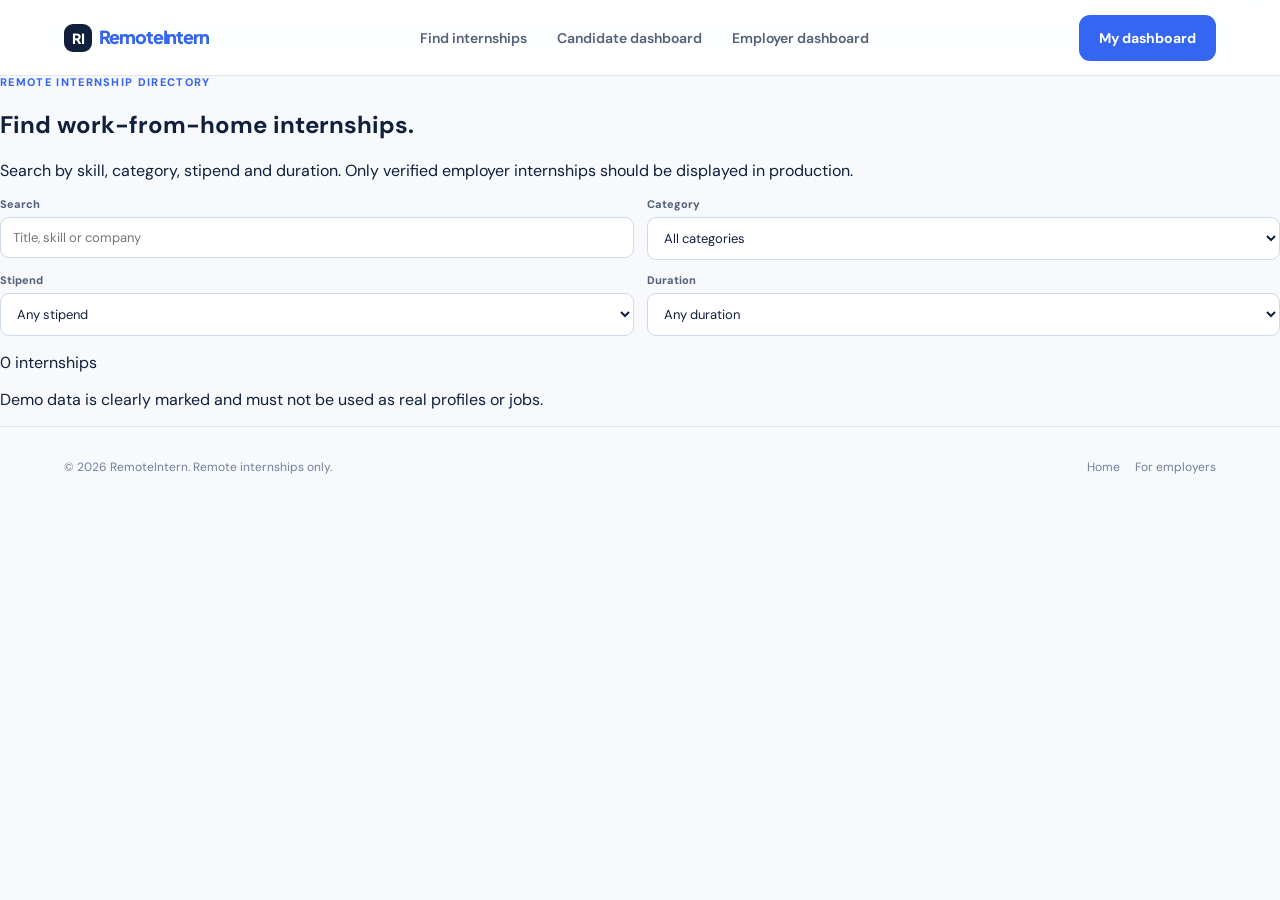
==== commit e5b7721e: "Update app.html" ====
--- a/app.html
+++ b/app.html
@@ -1,47 +1,47 @@
-<!doctype html>
+<!DOCTYPE html>
 <html lang="en">
 <head>
-  <meta charset="UTF-8">
-  <meta name="viewport" content="width=device-width, initial-scale=1.0">
-  <meta name="description" content="Complete your JobFromHome.in professional profile.">
-  <title>Complete Profile — JobFromHome.in</title>
-  <style>
-    :root{--navy:#10203c;--blue:#3566f2;--muted:#66758d;--line:#dce5f0;--paper:#f6f8fc;--green:#15803d;--red:#b42318}*{box-sizing:border-box}body{margin:0;background:var(--paper);font-family:Arial,sans-serif;color:var(--navy)}.top{height:66px;background:#fff;border-bottom:1px solid var(--line);display:flex;align-items:center;padding:0 max(20px,5vw)}.brand{font-weight:800;text-decoration:none;color:var(--navy);font-size:18px}.brand b{color:var(--blue)}main{max-width:760px;margin:0 auto;padding:45px 20px 80px}.card{background:#fff;border:1px solid var(--line);border-radius:18px;padding:clamp(22px,5vw,40px);box-shadow:0 15px 45px rgba(16,32,60,.07)}.back{color:var(--blue);font-size:13px;font-weight:700;text-decoration:none}.eyebrow{margin:28px 0 10px;color:var(--blue);font-size:11px;letter-spacing:.12em;font-weight:800;text-transform:uppercase}h1{margin:0;font-size:clamp(30px,5vw,46px);letter-spacing:-.055em;line-height:1.05}p{line-height:1.6}.intro{color:var(--muted);max-width:620px}.form-grid{display:grid;grid-template-columns:1fr 1fr;gap:15px;margin-top:28px}.field{display:flex;flex-direction:column;gap:7px}.field.full{grid-column:1/-1}label{font-size:12px;font-weight:800;color:#4f5f77}input,select,textarea{width:100%;border:1px solid #cbd7e7;border-radius:10px;padding:12px;color:var(--navy);font:inherit;outline:none}input:focus,select:focus,textarea:focus{border-color:var(--blue);box-shadow:0 0 0 3px #e7edff}textarea{min-height:105px;resize:vertical}.consent{grid-column:1/-1;display:flex;align-items:flex-start;gap:9px;margin-top:3px;color:var(--muted);font-size:12px;line-height:1.5}.consent input{width:auto;margin-top:3px}.button{grid-column:1/-1;background:var(--blue);border:0;color:#fff;border-radius:10px;padding:14px;font-size:14px;font-weight:800;cursor:pointer}.button:disabled{opacity:.65;cursor:wait}.message{grid-column:1/-1;min-height:22px;margin:0;font-size:13px}.payment{margin-top:24px;padding:20px;border-radius:13px;background:#edf4ff;border:1px solid #ceddff}.payment h2{margin:0 0 8px;font-size:20px}.payment p{margin:0;color:#536985;font-size:13px}@media(max-width:600px){.form-grid{grid-template-columns:1fr}.field.full,.consent,.button,.message{grid-column:auto}}
-  </style>
+  <meta charset="UTF-8" />
+  <meta name="viewport" content="width=device-width, initial-scale=1.0" />
+  <meta name="description" content="Browse verified remote internships." />
+  <title>Find remote internships — RemoteIntern</title>
+  <link rel="preconnect" href="https://fonts.googleapis.com" />
+  <link rel="preconnect" href="https://fonts.gstatic.com" crossorigin />
+  <link href="https://fonts.googleapis.com/css2?family=DM+Sans:wght@400;500;600;700&family=Plus+Jakarta+Sans:wght@700;800&display=swap" rel="stylesheet" />
+  <link rel="stylesheet" href="styles.css" />
 </head>
 <body>
-  <header class="top"><a class="brand" href="index.html">JobFrom<b>Home</b>.in</a></header>
-  <main>
-    <section class="card">
-      <a class="back" href="index.html">← Back to home</a>
-      <p class="eyebrow">Job seeker profile</p>
-      <h1>Complete your profile</h1>
-      <p class="intro">Use accurate professional information. Creating a profile does not guarantee a job, employer response, interview, or selection.</p>
+  <header class="site-header">
+    <a class="brand" href="index.html"><span class="brand-mark">RI</span><span>RemoteIntern</span></a>
+    <nav class="nav"><a class="active-nav" href="app.html">Find internships</a><a href="dashboard.html">Candidate dashboard</a><a href="dashboard.html?role=employer">Employer dashboard</a></nav>
+    <a class="button button-primary header-cta" href="dashboard.html">My dashboard</a>
+  </header>
 
-      <form id="seekerForm" novalidate>
-        <div class="form-grid">
-          <div class="field"><label for="fullName">Full name *</label><input id="fullName" name="fullName" required maxlength="80" autocomplete="name" placeholder="Your full name"></div>
-          <div class="field"><label for="email">Email address *</label><input id="email" name="email" required type="email" maxlength="120" autocomplete="email" placeholder="you@example.com"></div>
-          <div class="field"><label for="phone">Mobile / WhatsApp *</label><input id="phone" name="phone" required type="tel" inputmode="tel" maxlength="15" autocomplete="tel" placeholder="10-digit mobile number"></div>
-          <div class="field"><label for="city">Current city</label><input id="city" name="city" maxlength="60" placeholder="e.g., Amritsar"></div>
-          <div class="field full"><label for="headline">Professional headline *</label><input id="headline" name="headline" required maxlength="140" placeholder="e.g., Customer support associate with 2 years experience"></div>
-          <div class="field"><label for="experience">Experience *</label><select id="experience" name="experience" required><option value="">Choose experience</option><option>Fresher</option><option>0–1 years</option><option>1–3 years</option><option>3–5 years</option><option>5+ years</option></select></div>
-          <div class="field"><label for="workPreference">Work preference *</label><select id="workPreference" name="workPreference" required><option value="">Choose preference</option><option>Remote full-time</option><option>Remote part-time</option><option>Freelance / contract</option><option>Any remote role</option></select></div>
-          <div class="field full"><label for="skills">Skills *</label><input id="skills" name="skills" required maxlength="250" placeholder="e.g., Excel, customer support, CRM, communication"></div>
-          <div class="field full"><label for="portfolio">LinkedIn / portfolio URL</label><input id="portfolio" name="portfolio" type="url" maxlength="255" placeholder="https://"></div>
-          <div class="field full"><label for="summary">Professional summary</label><textarea id="summary" name="summary" maxlength="1200" placeholder="Briefly describe your professional experience and remote-work preferences."></textarea></div>
-          <label class="consent"><input id="consent" name="consent" type="checkbox" required><span>I accept the Terms and Privacy Policy and understand JobFromHome.in does not guarantee jobs, interviews, or selection.</span></label>
-          <button id="saveProfileButton" class="button" type="submit">Complete profile</button>
-          <p id="profileMessage" class="message" aria-live="polite"></p>
-        </div>
-      </form>
+  <main class="page-shell">
+    <section class="directory-hero">
+      <p class="eyebrow">Remote internship directory</p>
+      <h1>Find work-from-home internships.</h1>
+      <p>Search by skill, category, stipend and duration. Only verified employer internships should be displayed in production.</p>
+    </section>
 
-      <section id="paymentCard" class="payment" hidden>
-        <h2>Profile saved</h2>
-        <p>Your profile has been saved. Add Razorpay only after you confirm profile rows are appearing correctly in the Google Sheet.</p>
-      </section>
+    <section class="search-panel">
+      <div class="form-grid">
+        <div class="field"><label for="searchInput">Search</label><input id="searchInput" placeholder="Title, skill or company" /></div>
+        <div class="field"><label for="categoryFilter">Category</label><select id="categoryFilter"><option value="All">All categories</option></select></div>
+        <div class="field"><label for="stipendFilter">Stipend</label><select id="stipendFilter"><option value="All">Any stipend</option><option value="Paid">Paid</option><option value="Unpaid">Unpaid</option><option value="Negotiable">Negotiable</option></select></div>
+        <div class="field"><label for="durationFilter">Duration</label><select id="durationFilter"><option value="All">Any duration</option><option value="2">2 months</option><option value="3">3 months</option><option value="4">4 months</option><option value="6">6 months</option></select></div>
+      </div>
     </section>
+
+    <section class="directory-meta"><p id="internshipCount">0 internships</p><p>Demo data is clearly marked and must not be used as real profiles or jobs.</p></section>
+    <section class="job-grid directory-grid" id="internshipGrid"></section>
   </main>
+
+  <dialog class="modal" id="internshipModal"><div class="modal-content"><button class="modal-close" data-close-modal aria-label="Close">×</button><p class="eyebrow">Remote internship</p><h2 id="modalTitle">Internship title</h2><p class="modal-intro" id="modalCompany"></p><div id="modalDetails"></div><div class="report-box">Safety reminder: never pay an employer and never share OTPs, passwords, PINs or banking details.</div><p class="form-status" id="applyMessage"></p><button class="button button-primary full" id="applyButton">Apply to this internship</button></div></dialog>
+
+  <footer><p>© 2026 RemoteIntern. Remote internships only.</p><div><a href="index.html">Home</a><a href="employer.html">For employers</a></div></footer>
+  <div class="toast" id="toast"></div>
+  <script src="demo-profiles.js"></script>
   <script src="app.js"></script>
 </body>
 </html>
--- a/styles.css
+++ b/styles.css
@@ -0,0 +1,3 @@
+:root{--ink:#10203c;--muted:#62708a;--line:#dbe3ee;--paper:#f7f9fc;--surface:#fff;--navy:#10203c;--blue:#3566f2;--blue-dark:#2854dc;--mint:#e5faf1;--green:#17885f;--amber:#ffc54b;--radius:18px;--shadow:0 18px 60px rgba(26,52,95,.10)}*{box-sizing:border-box}html{scroll-behavior:smooth}body{margin:0;background:var(--paper);color:var(--ink);font-family:"DM Sans",Arial,sans-serif;-webkit-font-smoothing:antialiased}button,input,textarea,select{font:inherit}button{cursor:pointer}a{color:inherit;text-decoration:none}.site-header{height:76px;padding:0 clamp(20px,5vw,72px);background:rgba(255,255,255,.88);backdrop-filter:blur(16px);border-bottom:1px solid rgba(219,227,238,.85);display:flex;align-items:center;justify-content:space-between;position:sticky;top:0;z-index:10}.brand{font-family:"Plus Jakarta Sans",sans-serif;font-weight:800;font-size:18px;letter-spacing:-.06em;white-space:nowrap}.brand>span:not(.brand-mark){color:var(--blue)}.brand small{font-size:12px;color:var(--muted);letter-spacing:-.02em}.brand-mark{display:inline-grid;place-items:center;width:28px;height:28px;border-radius:9px;background:var(--navy);color:#fff;margin-right:7px;font-size:14px;letter-spacing:0}.nav{display:flex;gap:30px;color:#526078;font-size:14px;font-weight:600}.nav a:hover{color:var(--blue)}.button{border:0;border-radius:11px;padding:14px 20px;font-weight:700;font-size:14px;transition:.2s transform,.2s background,.2s box-shadow}.button:hover{transform:translateY(-2px)}.button-dark{color:#fff;background:var(--navy)}.button-dark:hover{background:#1c3157;box-shadow:0 10px 22px rgba(16,32,60,.18)}.button-primary{color:#fff;background:var(--blue)}.button-primary:hover{background:var(--blue-dark);box-shadow:0 12px 26px rgba(53,102,242,.24)}.button-secondary{color:var(--navy);background:#fff;border:1px solid #cbd6e5}.button-secondary:hover{border-color:var(--blue);color:var(--blue)}.full{width:100%}.hero{max-width:1240px;margin:auto;padding:clamp(64px,9vw,120px) clamp(20px,5vw,72px) 88px;display:grid;grid-template-columns:minmax(0,1.12fr) minmax(340px,.88fr);align-items:center;gap:clamp(42px,7vw,108px)}.eyebrow{margin:0 0 17px;color:var(--blue);font-size:11px;line-height:1.2;letter-spacing:.12em;font-weight:800;text-transform:uppercase}.pulse{display:inline-block;width:7px;height:7px;margin-right:7px;background:#22b77c;border-radius:50%;box-shadow:0 0 0 4px #d8f7e9}.hero h1,.section-heading h2,.safety-section h2{font-family:"Plus Jakarta Sans",sans-serif;letter-spacing:-.065em;line-height:1.04}.hero h1{max-width:650px;margin:0;font-size:clamp(42px,5vw,73px)}.hero h1 em{display:block;font-style:normal;color:var(--blue)}.hero-text{max-width:590px;color:var(--muted);font-size:18px;line-height:1.68;margin:25px 0}.hero-actions{display:flex;gap:12px;flex-wrap:wrap}.hero-actions .button span{margin-left:10px;font-size:18px}.hero-note{margin:17px 0 0;color:#78869b;font-size:12px}.hero-card{background:#fff;border:1px solid #dce5f1;border-radius:22px;box-shadow:var(--shadow);padding:15px}.card-top{display:flex;align-items:center;gap:9px;padding:5px 5px 16px;color:#526078;font-size:12px;font-weight:700}.mini-logo{display:grid;place-items:center;background:var(--blue);width:25px;height:25px;color:#fff;border-radius:8px}.verified{margin-left:auto;color:var(--green);font-size:10px}.job-preview{display:flex;align-items:center;gap:12px;background:#fbfcff;border:1px solid #e3eaf3;border-radius:13px;padding:15px;margin:9px 0}.company-icon{width:40px;height:40px;display:grid;place-items:center;border-radius:12px;font-weight:800}.purple{background:#ece8ff;color:#7657d9}.orange{background:#fff0dd;color:#e98225}.green{background:#dcf7e9;color:#16895f}.job-title{margin:0 0 4px;font-weight:700;font-size:14px}.job-meta{margin:0;color:#728099;font-size:12px}.job-save{margin-left:auto;font-size:22px;color:#7c8ba3}.preview-disclaimer{margin:13px 4px 2px;color:#8a98ab;font-size:10px;line-height:1.45}.trust-strip{margin:0 auto;max-width:1240px;padding:24px clamp(20px,5vw,72px);border-top:1px solid var(--line);border-bottom:1px solid var(--line);display:grid;grid-template-columns:repeat(4,1fr);gap:22px}.trust-strip div{padding-left:15px;border-left:3px solid #d6e5ff}.trust-strip strong{display:block;font-size:14px}.trust-strip span{display:block;margin-top:4px;color:var(--muted);font-size:12px;line-height:1.4}.section{max-width:1240px;margin:auto;padding:105px clamp(20px,5vw,72px)}.jobs-section{padding-bottom:75px}.section-heading{display:flex;justify-content:space-between;align-items:end;gap:38px;margin-bottom:34px}.section-heading h2{font-size:clamp(30px,4vw,48px);margin:0}.section-heading>p{max-width:420px;margin:0;color:var(--muted);font-size:15px;line-height:1.6}.centered{display:block;text-align:center;max-width:690px;margin:0 auto 48px}.centered>p{margin:15px auto 0}.filter-row{display:flex;gap:10px;overflow:auto;padding-bottom:18px}.filter{flex:0 0 auto;border:1px solid #d7e0ec;background:#fff;color:#697790;border-radius:100px;padding:9px 15px;font-size:12px;font-weight:700}.filter.active{background:#eaf0ff;border-color:#c7d6ff;color:var(--blue)}.job-grid{display:grid;grid-template-columns:repeat(3,1fr);gap:18px}.job-card{position:relative;min-height:295px;border:1px solid #dce5f0;background:#fff;border-radius:18px;padding:24px;transition:.2s transform,.2s box-shadow}.job-card:hover{transform:translateY(-4px);box-shadow:var(--shadow)}.sample-label{position:absolute;top:0;right:0;padding:6px 10px;border-radius:0 18px 0 10px;background:#fff3d7;color:#9a6500;font-size:9px;font-weight:800;letter-spacing:.07em}.job-card-head{display:flex;justify-content:space-between}.icon-button{border:0;background:transparent;color:#8190a8;font-size:23px}.job-card h3{margin:26px 0 5px;font-family:"Plus Jakarta Sans",sans-serif;font-size:18px;letter-spacing:-.04em}.company-name{min-height:20px;margin:0;color:var(--muted);font-size:13px}.tags{display:flex;gap:6px;flex-wrap:wrap;margin:20px 0 15px}.tags span{border-radius:6px;background:#f0f4f9;color:#62708a;padding:6px 8px;font-size:11px;font-weight:700}.salary{margin:0;font-size:13px;font-weight:700}.job-card-foot{display:flex;align-items:center;justify-content:space-between;gap:10px;border-top:1px solid #edf1f5;margin-top:23px;padding-top:15px;color:#8491a4;font-size:11px}.text-button{border:0;background:none;color:var(--blue);font-size:12px;font-weight:800;padding:0}.empty-state{margin-top:28px;padding:22px 26px;border:1px dashed #cbd8e8;background:#fafcff;border-radius:16px;display:flex;align-items:center;gap:16px}.empty-state>span{display:grid;place-items:center;width:41px;height:41px;border-radius:13px;background:#e9f1ff;color:var(--blue)}.empty-state div{margin-right:auto}.empty-state strong{font-size:14px}.empty-state p{margin:4px 0 0;color:var(--muted);font-size:12px}.how-section{max-width:none;background:#fff}.how-section>.section-heading,.how-section>.steps{max-width:1096px;margin-left:auto;margin-right:auto}.steps{display:grid;grid-template-columns:repeat(4,1fr);gap:21px}.steps article{border-top:3px solid #dbe6ff;padding-top:20px}.steps span{font-family:"Plus Jakarta Sans",sans-serif;color:var(--blue);font-size:13px;font-weight:800}.steps h3{font-family:"Plus Jakarta Sans",sans-serif;margin:17px 0 10px;font-size:17px;letter-spacing:-.04em}.steps p{margin:0;color:var(--muted);font-size:13px;line-height:1.65}.pricing-section{padding-top:105px}.pricing-grid{max-width:850px;margin:auto;display:grid;grid-template-columns:1fr 1fr;gap:21px}.price-card{background:#fff;border:1px solid #dae4f0;border-radius:19px;padding:34px}.price-card.featured{border:2px solid var(--blue);box-shadow:0 20px 50px rgba(53,102,242,.12)}.plan-label,.popular{margin:0;color:#63738b;font-size:10px;letter-spacing:.12em;font-weight:800}.popular{color:var(--blue)}.price-card h3{margin:15px 0 6px;font-family:"Plus Jakarta Sans",sans-serif;font-size:24px;letter-spacing:-.05em}.plan-intro{min-height:40px;margin:0;color:var(--muted);font-size:13px;line-height:1.5}.price{margin:27px 0 6px;font-family:"Plus Jakarta Sans",sans-serif;font-size:48px;font-weight:800;letter-spacing:-.07em}.price sup{font-size:23px;vertical-align:15px}.price small{font-family:"DM Sans",sans-serif;color:var(--muted);font-size:12px;font-weight:700;letter-spacing:0}.tax-note{min-height:35px;margin:0;color:#78869c;font-size:11px;line-height:1.45}.price-card ul{margin:24px 0 28px;padding:0;list-style:none}.price-card li{position:relative;padding:9px 0 9px 23px;border-bottom:1px solid #edf1f5;font-size:13px}.price-card li:before{content:"✓";position:absolute;left:1px;color:var(--green);font-weight:800}.safety-section{max-width:1096px;margin:0 auto 95px;padding:36px 40px;display:grid;grid-template-columns:1fr 1fr;gap:60px;border-radius:22px;background:var(--mint)}.safety-section h2{font-size:32px;margin:0}.safety-section>div>p:not(.eyebrow){margin:0 0 20px;color:#386252;line-height:1.65;font-size:14px}footer{border-top:1px solid var(--line);padding:32px clamp(20px,5vw,72px);display:flex;align-items:center;justify-content:space-between;gap:20px;color:#738098;font-size:12px}footer p{margin:0}footer div{display:flex;gap:15px}footer a:hover{color:var(--blue)}.modal{width:min(620px,calc(100% - 28px));padding:0;border:0;border-radius:20px;box-shadow:0 24px 80px rgba(8,25,56,.28)}.modal::backdrop{background:rgba(10,25,52,.58);backdrop-filter:blur(4px)}.modal form{position:relative;padding:34px}.modal-close{position:absolute;right:16px;top:13px;border:0;background:transparent;font-size:28px;color:#6e7c92}.modal h2{margin:0 0 8px;font-family:"Plus Jakarta Sans",sans-serif;font-size:28px;letter-spacing:-.06em}.modal-intro{margin:0 0 22px;color:var(--muted);font-size:13px;line-height:1.55}.form-grid{display:grid;grid-template-columns:1fr 1fr;gap:13px}.field{display:flex;flex-direction:column;gap:6px}.field.full{grid-column:1/-1}.field label{font-size:11px;font-weight:800;color:#53627b}.field input,.field select,.field textarea{width:100%;border:1px solid #cfdae8;border-radius:9px;padding:11px 12px;color:var(--ink);outline:none;background:#fff;font-size:13px}.field textarea{min-height:90px;resize:vertical}.field input:focus,.field select:focus,.field textarea:focus{border-color:var(--blue);box-shadow:0 0 0 3px #e6edff}.consent{display:flex;align-items:flex-start;gap:9px;margin:18px 0;color:#65738a;font-size:11px;line-height:1.45}.consent input{margin-top:2px}.form-status{min-height:19px;margin:12px 0 0;font-size:12px}.form-status.error{color:#bd2e35}.form-status.success{color:var(--green)}.form-divider{height:1px;background:#e7edf4;margin:20px 0}.report-box{padding:15px;border-radius:11px;background:#fff7e7;color:#835500;font-size:12px;line-height:1.55}.toast{position:fixed;right:20px;bottom:20px;max-width:330px;opacity:0;pointer-events:none;transform:translateY(10px);transition:.25s;background:#10203c;color:#fff;padding:13px 15px;border-radius:10px;font-size:13px;box-shadow:0 12px 30px rgba(13,29,54,.25)}.toast.show{opacity:1;transform:translateY(0)}
+@media(max-width:850px){.nav{display:none}.hero{grid-template-columns:1fr;padding-top:64px}.hero-card{max-width:520px}.trust-strip{grid-template-columns:1fr 1fr}.job-grid,.steps{grid-template-columns:1fr 1fr}.safety-section{margin-left:20px;margin-right:20px;grid-template-columns:1fr;gap:20px}.section-heading{align-items:start;flex-direction:column;gap:12px}}
+@media(max-width:560px){.site-header{height:67px}.header-cta{padding:10px 12px;font-size:12px}.hero{padding-bottom:55px}.hero h1{font-size:42px}.trust-strip{grid-template-columns:1fr;gap:16px;padding-top:20px;padding-bottom:20px}.section{padding-top:70px;padding-bottom:70px}.job-grid,.steps,.pricing-grid{grid-template-columns:1fr}.empty-state{align-items:flex-start;flex-wrap:wrap}.empty-state .button{margin-left:57px}.pricing-grid{gap:16px}.price-card{padding:26px}.safety-section{padding:28px 24px;margin-bottom:65px}.safety-section h2{font-size:28px}footer{align-items:flex-start;flex-direction:column}footer div{flex-wrap:wrap}.modal form{padding:28px 20px}.form-grid{grid-template-columns:1fr}.field.full{grid-column:auto}}
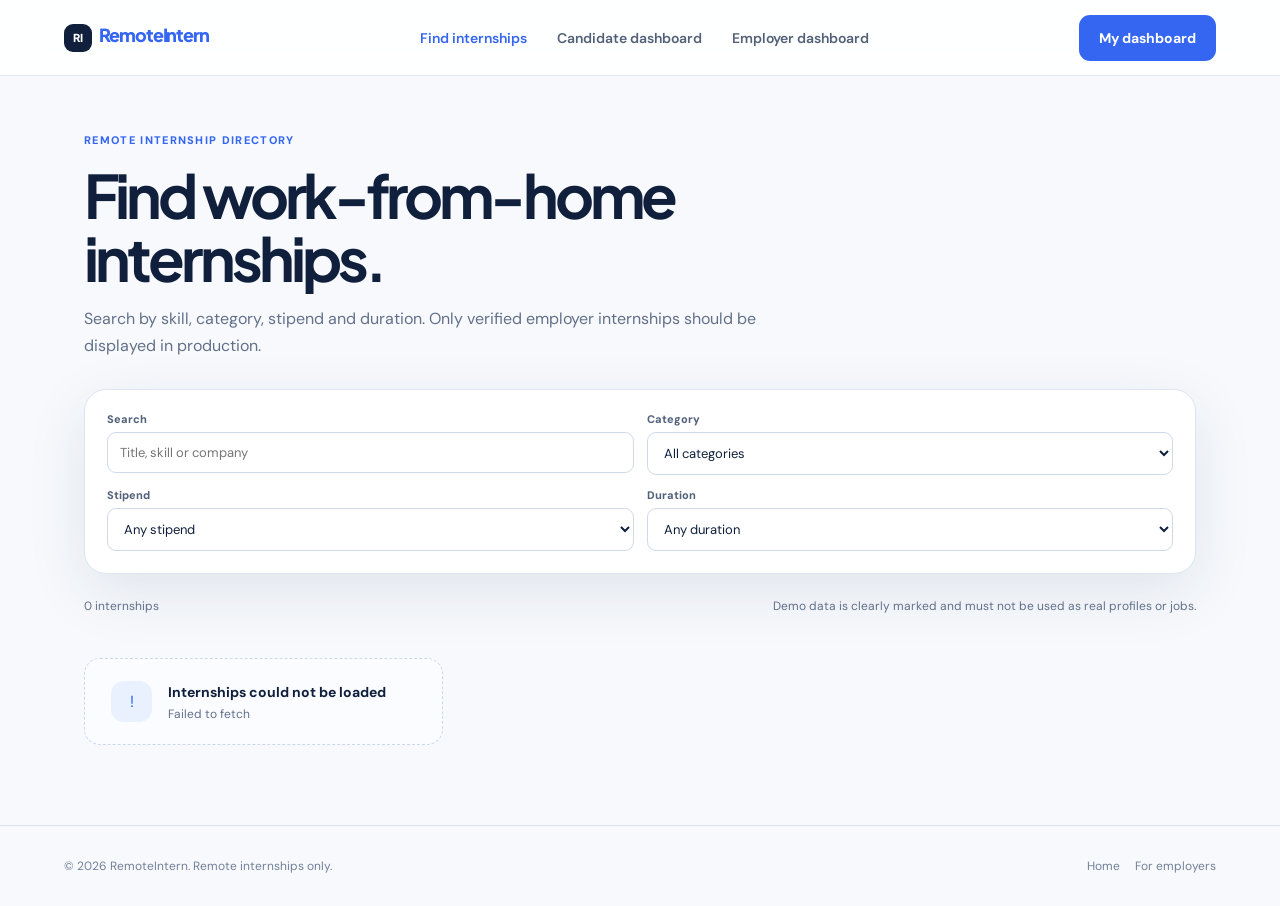
==== commit b6f5dbcb: "Update app.html" ====
--- a/app.html
+++ b/app.html
@@ -41,7 +41,7 @@
 
   <footer><p>© 2026 RemoteIntern. Remote internships only.</p><div><a href="index.html">Home</a><a href="employer.html">For employers</a></div></footer>
   <div class="toast" id="toast"></div>
-  <script src="demo-profiles.js"></script>
+
   <script src="app.js"></script>
 </body>
 </html>
--- a/styles.css
+++ b/styles.css
@@ -1,3 +1,4 @@
-:root{--ink:#10203c;--muted:#62708a;--line:#dbe3ee;--paper:#f7f9fc;--surface:#fff;--navy:#10203c;--blue:#3566f2;--blue-dark:#2854dc;--mint:#e5faf1;--green:#17885f;--amber:#ffc54b;--radius:18px;--shadow:0 18px 60px rgba(26,52,95,.10)}*{box-sizing:border-box}html{scroll-behavior:smooth}body{margin:0;background:var(--paper);color:var(--ink);font-family:"DM Sans",Arial,sans-serif;-webkit-font-smoothing:antialiased}button,input,textarea,select{font:inherit}button{cursor:pointer}a{color:inherit;text-decoration:none}.site-header{height:76px;padding:0 clamp(20px,5vw,72px);background:rgba(255,255,255,.88);backdrop-filter:blur(16px);border-bottom:1px solid rgba(219,227,238,.85);display:flex;align-items:center;justify-content:space-between;position:sticky;top:0;z-index:10}.brand{font-family:"Plus Jakarta Sans",sans-serif;font-weight:800;font-size:18px;letter-spacing:-.06em;white-space:nowrap}.brand>span:not(.brand-mark){color:var(--blue)}.brand small{font-size:12px;color:var(--muted);letter-spacing:-.02em}.brand-mark{display:inline-grid;place-items:center;width:28px;height:28px;border-radius:9px;background:var(--navy);color:#fff;margin-right:7px;font-size:14px;letter-spacing:0}.nav{display:flex;gap:30px;color:#526078;font-size:14px;font-weight:600}.nav a:hover{color:var(--blue)}.button{border:0;border-radius:11px;padding:14px 20px;font-weight:700;font-size:14px;transition:.2s transform,.2s background,.2s box-shadow}.button:hover{transform:translateY(-2px)}.button-dark{color:#fff;background:var(--navy)}.button-dark:hover{background:#1c3157;box-shadow:0 10px 22px rgba(16,32,60,.18)}.button-primary{color:#fff;background:var(--blue)}.button-primary:hover{background:var(--blue-dark);box-shadow:0 12px 26px rgba(53,102,242,.24)}.button-secondary{color:var(--navy);background:#fff;border:1px solid #cbd6e5}.button-secondary:hover{border-color:var(--blue);color:var(--blue)}.full{width:100%}.hero{max-width:1240px;margin:auto;padding:clamp(64px,9vw,120px) clamp(20px,5vw,72px) 88px;display:grid;grid-template-columns:minmax(0,1.12fr) minmax(340px,.88fr);align-items:center;gap:clamp(42px,7vw,108px)}.eyebrow{margin:0 0 17px;color:var(--blue);font-size:11px;line-height:1.2;letter-spacing:.12em;font-weight:800;text-transform:uppercase}.pulse{display:inline-block;width:7px;height:7px;margin-right:7px;background:#22b77c;border-radius:50%;box-shadow:0 0 0 4px #d8f7e9}.hero h1,.section-heading h2,.safety-section h2{font-family:"Plus Jakarta Sans",sans-serif;letter-spacing:-.065em;line-height:1.04}.hero h1{max-width:650px;margin:0;font-size:clamp(42px,5vw,73px)}.hero h1 em{display:block;font-style:normal;color:var(--blue)}.hero-text{max-width:590px;color:var(--muted);font-size:18px;line-height:1.68;margin:25px 0}.hero-actions{display:flex;gap:12px;flex-wrap:wrap}.hero-actions .button span{margin-left:10px;font-size:18px}.hero-note{margin:17px 0 0;color:#78869b;font-size:12px}.hero-card{background:#fff;border:1px solid #dce5f1;border-radius:22px;box-shadow:var(--shadow);padding:15px}.card-top{display:flex;align-items:center;gap:9px;padding:5px 5px 16px;color:#526078;font-size:12px;font-weight:700}.mini-logo{display:grid;place-items:center;background:var(--blue);width:25px;height:25px;color:#fff;border-radius:8px}.verified{margin-left:auto;color:var(--green);font-size:10px}.job-preview{display:flex;align-items:center;gap:12px;background:#fbfcff;border:1px solid #e3eaf3;border-radius:13px;padding:15px;margin:9px 0}.company-icon{width:40px;height:40px;display:grid;place-items:center;border-radius:12px;font-weight:800}.purple{background:#ece8ff;color:#7657d9}.orange{background:#fff0dd;color:#e98225}.green{background:#dcf7e9;color:#16895f}.job-title{margin:0 0 4px;font-weight:700;font-size:14px}.job-meta{margin:0;color:#728099;font-size:12px}.job-save{margin-left:auto;font-size:22px;color:#7c8ba3}.preview-disclaimer{margin:13px 4px 2px;color:#8a98ab;font-size:10px;line-height:1.45}.trust-strip{margin:0 auto;max-width:1240px;padding:24px clamp(20px,5vw,72px);border-top:1px solid var(--line);border-bottom:1px solid var(--line);display:grid;grid-template-columns:repeat(4,1fr);gap:22px}.trust-strip div{padding-left:15px;border-left:3px solid #d6e5ff}.trust-strip strong{display:block;font-size:14px}.trust-strip span{display:block;margin-top:4px;color:var(--muted);font-size:12px;line-height:1.4}.section{max-width:1240px;margin:auto;padding:105px clamp(20px,5vw,72px)}.jobs-section{padding-bottom:75px}.section-heading{display:flex;justify-content:space-between;align-items:end;gap:38px;margin-bottom:34px}.section-heading h2{font-size:clamp(30px,4vw,48px);margin:0}.section-heading>p{max-width:420px;margin:0;color:var(--muted);font-size:15px;line-height:1.6}.centered{display:block;text-align:center;max-width:690px;margin:0 auto 48px}.centered>p{margin:15px auto 0}.filter-row{display:flex;gap:10px;overflow:auto;padding-bottom:18px}.filter{flex:0 0 auto;border:1px solid #d7e0ec;background:#fff;color:#697790;border-radius:100px;padding:9px 15px;font-size:12px;font-weight:700}.filter.active{background:#eaf0ff;border-color:#c7d6ff;color:var(--blue)}.job-grid{display:grid;grid-template-columns:repeat(3,1fr);gap:18px}.job-card{position:relative;min-height:295px;border:1px solid #dce5f0;background:#fff;border-radius:18px;padding:24px;transition:.2s transform,.2s box-shadow}.job-card:hover{transform:translateY(-4px);box-shadow:var(--shadow)}.sample-label{position:absolute;top:0;right:0;padding:6px 10px;border-radius:0 18px 0 10px;background:#fff3d7;color:#9a6500;font-size:9px;font-weight:800;letter-spacing:.07em}.job-card-head{display:flex;justify-content:space-between}.icon-button{border:0;background:transparent;color:#8190a8;font-size:23px}.job-card h3{margin:26px 0 5px;font-family:"Plus Jakarta Sans",sans-serif;font-size:18px;letter-spacing:-.04em}.company-name{min-height:20px;margin:0;color:var(--muted);font-size:13px}.tags{display:flex;gap:6px;flex-wrap:wrap;margin:20px 0 15px}.tags span{border-radius:6px;background:#f0f4f9;color:#62708a;padding:6px 8px;font-size:11px;font-weight:700}.salary{margin:0;font-size:13px;font-weight:700}.job-card-foot{display:flex;align-items:center;justify-content:space-between;gap:10px;border-top:1px solid #edf1f5;margin-top:23px;padding-top:15px;color:#8491a4;font-size:11px}.text-button{border:0;background:none;color:var(--blue);font-size:12px;font-weight:800;padding:0}.empty-state{margin-top:28px;padding:22px 26px;border:1px dashed #cbd8e8;background:#fafcff;border-radius:16px;display:flex;align-items:center;gap:16px}.empty-state>span{display:grid;place-items:center;width:41px;height:41px;border-radius:13px;background:#e9f1ff;color:var(--blue)}.empty-state div{margin-right:auto}.empty-state strong{font-size:14px}.empty-state p{margin:4px 0 0;color:var(--muted);font-size:12px}.how-section{max-width:none;background:#fff}.how-section>.section-heading,.how-section>.steps{max-width:1096px;margin-left:auto;margin-right:auto}.steps{display:grid;grid-template-columns:repeat(4,1fr);gap:21px}.steps article{border-top:3px solid #dbe6ff;padding-top:20px}.steps span{font-family:"Plus Jakarta Sans",sans-serif;color:var(--blue);font-size:13px;font-weight:800}.steps h3{font-family:"Plus Jakarta Sans",sans-serif;margin:17px 0 10px;font-size:17px;letter-spacing:-.04em}.steps p{margin:0;color:var(--muted);font-size:13px;line-height:1.65}.pricing-section{padding-top:105px}.pricing-grid{max-width:850px;margin:auto;display:grid;grid-template-columns:1fr 1fr;gap:21px}.price-card{background:#fff;border:1px solid #dae4f0;border-radius:19px;padding:34px}.price-card.featured{border:2px solid var(--blue);box-shadow:0 20px 50px rgba(53,102,242,.12)}.plan-label,.popular{margin:0;color:#63738b;font-size:10px;letter-spacing:.12em;font-weight:800}.popular{color:var(--blue)}.price-card h3{margin:15px 0 6px;font-family:"Plus Jakarta Sans",sans-serif;font-size:24px;letter-spacing:-.05em}.plan-intro{min-height:40px;margin:0;color:var(--muted);font-size:13px;line-height:1.5}.price{margin:27px 0 6px;font-family:"Plus Jakarta Sans",sans-serif;font-size:48px;font-weight:800;letter-spacing:-.07em}.price sup{font-size:23px;vertical-align:15px}.price small{font-family:"DM Sans",sans-serif;color:var(--muted);font-size:12px;font-weight:700;letter-spacing:0}.tax-note{min-height:35px;margin:0;color:#78869c;font-size:11px;line-height:1.45}.price-card ul{margin:24px 0 28px;padding:0;list-style:none}.price-card li{position:relative;padding:9px 0 9px 23px;border-bottom:1px solid #edf1f5;font-size:13px}.price-card li:before{content:"✓";position:absolute;left:1px;color:var(--green);font-weight:800}.safety-section{max-width:1096px;margin:0 auto 95px;padding:36px 40px;display:grid;grid-template-columns:1fr 1fr;gap:60px;border-radius:22px;background:var(--mint)}.safety-section h2{font-size:32px;margin:0}.safety-section>div>p:not(.eyebrow){margin:0 0 20px;color:#386252;line-height:1.65;font-size:14px}footer{border-top:1px solid var(--line);padding:32px clamp(20px,5vw,72px);display:flex;align-items:center;justify-content:space-between;gap:20px;color:#738098;font-size:12px}footer p{margin:0}footer div{display:flex;gap:15px}footer a:hover{color:var(--blue)}.modal{width:min(620px,calc(100% - 28px));padding:0;border:0;border-radius:20px;box-shadow:0 24px 80px rgba(8,25,56,.28)}.modal::backdrop{background:rgba(10,25,52,.58);backdrop-filter:blur(4px)}.modal form{position:relative;padding:34px}.modal-close{position:absolute;right:16px;top:13px;border:0;background:transparent;font-size:28px;color:#6e7c92}.modal h2{margin:0 0 8px;font-family:"Plus Jakarta Sans",sans-serif;font-size:28px;letter-spacing:-.06em}.modal-intro{margin:0 0 22px;color:var(--muted);font-size:13px;line-height:1.55}.form-grid{display:grid;grid-template-columns:1fr 1fr;gap:13px}.field{display:flex;flex-direction:column;gap:6px}.field.full{grid-column:1/-1}.field label{font-size:11px;font-weight:800;color:#53627b}.field input,.field select,.field textarea{width:100%;border:1px solid #cfdae8;border-radius:9px;padding:11px 12px;color:var(--ink);outline:none;background:#fff;font-size:13px}.field textarea{min-height:90px;resize:vertical}.field input:focus,.field select:focus,.field textarea:focus{border-color:var(--blue);box-shadow:0 0 0 3px #e6edff}.consent{display:flex;align-items:flex-start;gap:9px;margin:18px 0;color:#65738a;font-size:11px;line-height:1.45}.consent input{margin-top:2px}.form-status{min-height:19px;margin:12px 0 0;font-size:12px}.form-status.error{color:#bd2e35}.form-status.success{color:var(--green)}.form-divider{height:1px;background:#e7edf4;margin:20px 0}.report-box{padding:15px;border-radius:11px;background:#fff7e7;color:#835500;font-size:12px;line-height:1.55}.toast{position:fixed;right:20px;bottom:20px;max-width:330px;opacity:0;pointer-events:none;transform:translateY(10px);transition:.25s;background:#10203c;color:#fff;padding:13px 15px;border-radius:10px;font-size:13px;box-shadow:0 12px 30px rgba(13,29,54,.25)}.toast.show{opacity:1;transform:translateY(0)}
-@media(max-width:850px){.nav{display:none}.hero{grid-template-columns:1fr;padding-top:64px}.hero-card{max-width:520px}.trust-strip{grid-template-columns:1fr 1fr}.job-grid,.steps{grid-template-columns:1fr 1fr}.safety-section{margin-left:20px;margin-right:20px;grid-template-columns:1fr;gap:20px}.section-heading{align-items:start;flex-direction:column;gap:12px}}
-@media(max-width:560px){.site-header{height:67px}.header-cta{padding:10px 12px;font-size:12px}.hero{padding-bottom:55px}.hero h1{font-size:42px}.trust-strip{grid-template-columns:1fr;gap:16px;padding-top:20px;padding-bottom:20px}.section{padding-top:70px;padding-bottom:70px}.job-grid,.steps,.pricing-grid{grid-template-columns:1fr}.empty-state{align-items:flex-start;flex-wrap:wrap}.empty-state .button{margin-left:57px}.pricing-grid{gap:16px}.price-card{padding:26px}.safety-section{padding:28px 24px;margin-bottom:65px}.safety-section h2{font-size:28px}footer{align-items:flex-start;flex-direction:column}footer div{flex-wrap:wrap}.modal form{padding:28px 20px}.form-grid{grid-template-columns:1fr}.field.full{grid-column:auto}}
+:root{--ink:#10203c;--muted:#62708a;--line:#dbe3ee;--paper:#f7f9fc;--surface:#fff;--navy:#10203c;--blue:#3566f2;--blue-dark:#2854dc;--mint:#e5faf1;--green:#17885f;--amber:#ffc54b;--red:#b42318;--radius:18px;--shadow:0 18px 60px rgba(26,52,95,.10)}*{box-sizing:border-box}html{scroll-behavior:smooth}body{margin:0;background:var(--paper);color:var(--ink);font-family:"DM Sans",Arial,sans-serif;-webkit-font-smoothing:antialiased}button,input,textarea,select{font:inherit}button{cursor:pointer}a{color:inherit;text-decoration:none}.site-header{height:76px;padding:0 clamp(20px,5vw,72px);background:rgba(255,255,255,.88);backdrop-filter:blur(16px);border-bottom:1px solid rgba(219,227,238,.85);display:flex;align-items:center;justify-content:space-between;position:sticky;top:0;z-index:10}.brand{font-family:"Plus Jakarta Sans",sans-serif;font-weight:800;font-size:18px;letter-spacing:-.06em;white-space:nowrap}.brand>span:not(.brand-mark){color:var(--blue)}.brand-mark{display:inline-grid;place-items:center;width:28px;height:28px;border-radius:9px;background:var(--navy);color:#fff;margin-right:7px;font-size:11px;letter-spacing:0}.nav{display:flex;gap:30px;color:#526078;font-size:14px;font-weight:600}.nav a:hover,.nav .active-nav{color:var(--blue)}.button{border:0;border-radius:11px;padding:14px 20px;font-weight:700;font-size:14px;transition:.2s transform,.2s background,.2s box-shadow;display:inline-block;text-align:center}.button:hover{transform:translateY(-2px)}.button-dark{color:#fff;background:var(--navy)}.button-dark:hover{background:#1c3157;box-shadow:0 10px 22px rgba(16,32,60,.18)}.button-primary{color:#fff;background:var(--blue)}.button-primary:hover{background:var(--blue-dark);box-shadow:0 12px 26px rgba(53,102,242,.24)}.button-secondary{color:var(--navy);background:#fff;border:1px solid #cbd6e5}.full{width:100%}.hero{max-width:1240px;margin:auto;padding:clamp(64px,9vw,120px) clamp(20px,5vw,72px) 88px;display:grid;grid-template-columns:minmax(0,1.12fr) minmax(340px,.88fr);align-items:center;gap:clamp(42px,7vw,108px)}.eyebrow{margin:0 0 17px;color:var(--blue);font-size:11px;line-height:1.2;letter-spacing:.12em;font-weight:800;text-transform:uppercase}.pulse{display:inline-block;width:7px;height:7px;margin-right:7px;background:#22b77c;border-radius:50%;box-shadow:0 0 0 4px #d8f7e9}.hero h1,.section-heading h2,.safety-section h2,.directory-hero h1,.dash-heading h1,.form-intro h1{font-family:"Plus Jakarta Sans",sans-serif;letter-spacing:-.065em;line-height:1.04}.hero h1{max-width:650px;margin:0;font-size:clamp(42px,5vw,73px)}.hero h1 em{display:block;font-style:normal;color:var(--blue)}.hero-text{max-width:590px;color:var(--muted);font-size:18px;line-height:1.68;margin:25px 0}.hero-actions{display:flex;gap:12px;flex-wrap:wrap}.hero-actions .button span{margin-left:10px;font-size:18px}.hero-note{margin:17px 0 0;color:#78869b;font-size:12px}.hero-card,.panel,.form-card,.search-panel{background:#fff;border:1px solid #dce5f1;border-radius:22px;box-shadow:var(--shadow)}.hero-card{padding:15px}.card-top{display:flex;align-items:center;gap:9px;padding:5px 5px 16px;color:#526078;font-size:12px;font-weight:700}.mini-logo{display:grid;place-items:center;background:var(--blue);width:25px;height:25px;color:#fff;border-radius:8px}.verified{margin-left:auto;color:var(--green);font-size:10px}.job-preview{display:flex;align-items:center;gap:12px;background:#fbfcff;border:1px solid #e3eaf3;border-radius:13px;padding:15px;margin:9px 0}.company-icon{width:40px;height:40px;display:grid;place-items:center;border-radius:12px;font-weight:800}.purple{background:#ece8ff;color:#7657d9}.orange{background:#fff0dd;color:#e98225}.green{background:#dcf7e9;color:#16895f}.job-preview b{margin-left:auto;color:var(--blue)}.job-title{margin:0 0 4px;font-weight:700;font-size:14px}.job-meta{margin:0;color:#728099;font-size:12px}.preview-disclaimer{margin:13px 4px 2px;color:#8a98ab;font-size:10px;line-height:1.45}.trust-strip{margin:0 auto;max-width:1240px;padding:24px clamp(20px,5vw,72px);border-top:1px solid var(--line);border-bottom:1px solid var(--line);display:grid;grid-template-columns:repeat(4,1fr);gap:22px}.trust-strip div{padding-left:15px;border-left:3px solid #d6e5ff}.trust-strip strong{display:block;font-size:14px}.trust-strip span{display:block;margin-top:4px;color:var(--muted);font-size:12px;line-height:1.4}.section{max-width:1240px;margin:auto;padding:105px clamp(20px,5vw,72px)}.jobs-section{padding-bottom:75px}.section-heading{display:flex;justify-content:space-between;align-items:end;gap:38px;margin-bottom:34px}.section-heading h2{font-size:clamp(30px,4vw,48px);margin:0}.section-heading>p{max-width:420px;margin:0;color:var(--muted);font-size:15px;line-height:1.6}.centered{display:block;text-align:center;max-width:690px;margin:0 auto 48px}.centered>p{margin:15px auto 0}.job-grid{display:grid;grid-template-columns:repeat(3,1fr);gap:18px}.job-card{position:relative;min-height:286px;border:1px solid #dce5f0;background:#fff;border-radius:18px;padding:24px;transition:.2s transform,.2s box-shadow}.job-card:hover{transform:translateY(-4px);box-shadow:var(--shadow)}.sample-label{position:absolute;top:0;right:0;padding:6px 10px;border-radius:0 18px 0 10px;background:#fff3d7;color:#9a6500;font-size:9px;font-weight:800;letter-spacing:.07em}.job-card-head{display:flex;justify-content:space-between;align-items:center}.icon-button{border:0;background:transparent;color:#8190a8;font-size:23px}.job-card h3{margin:26px 0 5px;font-family:"Plus Jakarta Sans",sans-serif;font-size:18px;letter-spacing:-.04em}.company-name{min-height:20px;margin:0;color:var(--muted);font-size:13px}.tags{display:flex;gap:6px;flex-wrap:wrap;margin:20px 0 15px}.tags span{border-radius:6px;background:#f0f4f9;color:#62708a;padding:6px 8px;font-size:11px;font-weight:700}.salary{margin:0;font-size:13px;font-weight:700}.job-card-foot{display:flex;align-items:center;justify-content:space-between;gap:10px;border-top:1px solid #edf1f5;margin-top:23px;padding-top:15px;color:#8491a4;font-size:11px}.text-button{border:0;background:none;color:var(--blue);font-size:12px;font-weight:800;padding:0}.empty-state{margin-top:28px;padding:22px 26px;border:1px dashed #cbd8e8;background:#fafcff;border-radius:16px;display:flex;align-items:center;gap:16px}.empty-state>span{display:grid;place-items:center;width:41px;height:41px;border-radius:13px;background:#e9f1ff;color:var(--blue)}.empty-state div{margin-right:auto}.empty-state strong{font-size:14px}.empty-state p{margin:4px 0 0;color:var(--muted);font-size:12px}.how-section{max-width:none;background:#fff}.how-section>.section-heading,.how-section>.steps{max-width:1096px;margin-left:auto;margin-right:auto}.steps{display:grid;grid-template-columns:repeat(4,1fr);gap:21px}.steps article{border-top:3px solid #dbe6ff;padding-top:20px}.steps span{font-family:"Plus Jakarta Sans",sans-serif;color:var(--blue);font-size:13px;font-weight:800}.steps h3{font-family:"Plus Jakarta Sans",sans-serif;margin:17px 0 10px;font-size:17px;letter-spacing:-.04em}.steps p{margin:0;color:var(--muted);font-size:13px;line-height:1.65}.safety-section{max-width:1096px;margin:0 auto 95px;padding:36px 40px;display:grid;grid-template-columns:1fr 1fr;gap:60px;border-radius:22px;background:var(--mint)}.safety-section h2{font-size:32px;margin:0}.safety-section>div>p:not(.eyebrow){margin:0 0 20px;color:#386252;line-height:1.65;font-size:14px}footer{border-top:1px solid var(--line);padding:32px clamp(20px,5vw,72px);display:flex;align-items:center;justify-content:space-between;gap:20px;color:#738098;font-size:12px}footer p{margin:0}footer div{display:flex;gap:15px}footer a:hover{color:var(--blue)}.page-shell,.form-page{max-width:1240px;margin:auto;padding:58px clamp(20px,5vw,72px) 80px}.directory-hero{max-width:760px}.directory-hero h1,.form-intro h1{margin:0;font-size:clamp(36px,5vw,60px)}.directory-hero>p:not(.eyebrow),.form-intro>p:not(.eyebrow){color:var(--muted);line-height:1.7;font-size:16px;max-width:720px}.search-panel,.form-card{padding:22px;margin-top:30px}.directory-meta{display:flex;justify-content:space-between;gap:20px;color:var(--muted);font-size:12px;margin:24px 0 16px}.directory-meta p{margin:0}.directory-empty{grid-column:1/-1}.form-page{display:grid;grid-template-columns:minmax(280px,.7fr) minmax(0,1.3fr);gap:55px;align-items:start}.form-intro{position:sticky;top:106px}.form-card h2{font-family:"Plus Jakarta Sans",sans-serif;font-size:21px;letter-spacing:-.05em;margin:0 0 17px}.form-divider{height:1px;background:#e7edf4;margin:28px 0}.form-actions{display:flex;gap:10px;flex-wrap:wrap}.form-grid{display:grid;grid-template-columns:1fr 1fr;gap:13px}.field{display:flex;flex-direction:column;gap:6px}.field.full{grid-column:1/-1}.field label{font-size:11px;font-weight:800;color:#53627b}.field input,.field select,.field textarea{width:100%;border:1px solid #cfdae8;border-radius:9px;padding:11px 12px;color:var(--ink);outline:none;background:#fff;font-size:13px}.field textarea{min-height:100px;resize:vertical}.field input:focus,.field select:focus,.field textarea:focus{border-color:var(--blue);box-shadow:0 0 0 3px #e6edff}.consent{display:flex;align-items:flex-start;gap:9px;margin:17px 0;color:#65738a;font-size:12px;line-height:1.45}.consent input{margin-top:2px}.form-status{min-height:19px;margin:12px 0;font-size:12px}.form-status.error{color:#bd2e35}.form-status.success{color:var(--green)}.report-box{padding:15px;border-radius:11px;background:#fff7e7;color:#835500;font-size:12px;line-height:1.55}.dashboard-shell{max-width:1440px;margin:auto;padding:28px clamp(18px,4vw,58px) 80px;display:grid;grid-template-columns:238px minmax(0,1fr);gap:22px}.dashboard-sidebar{height:max-content;position:sticky;top:100px;background:#fff;border:1px solid #dce5f1;border-radius:18px;padding:12px;box-shadow:0 10px 35px rgba(26,52,95,.06)}.sidebar-profile{padding:13px;border-bottom:1px solid #edf1f5;margin-bottom:9px}.avatar{width:38px;height:38px;border-radius:12px;background:#e9f1ff;color:var(--blue);display:grid;place-items:center;font-weight:850;margin-bottom:9px}.sidebar-profile strong{display:block;font-size:14px}.sidebar-profile small{display:block;color:var(--muted);font-size:11px;margin-top:3px}.side-link{display:block;width:100%;text-align:left;border:0;background:none;padding:11px 12px;border-radius:10px;color:#58677f;font-size:13px;font-weight:700}.side-link:hover,.side-link.active{background:#eaf0ff;color:var(--blue)}.sidebar-divider{height:1px;background:#edf1f5;margin:8px 0}.dashboard-main{min-width:0}.dash-heading{display:flex;align-items:start;justify-content:space-between;gap:22px;margin:3px 0 24px}.dash-heading h1{font-size:clamp(30px,4vw,43px);margin:0}.dash-heading>div>p:not(.eyebrow){margin:9px 0 0;color:var(--muted);font-size:14px;line-height:1.6}.kpi-grid{display:grid;grid-template-columns:repeat(4,1fr);gap:13px}.stat-card{background:#fff;border:1px solid #dce5f1;border-radius:16px;padding:17px}.stat-card small{color:var(--muted);font-weight:700;font-size:11px}.stat-card strong{display:block;font-family:"Plus Jakarta Sans",sans-serif;font-size:27px;letter-spacing:-.06em;margin:8px 0 3px}.stat-card span{color:var(--green);font-size:11px;font-weight:700}.dashboard-grid-two{display:grid;grid-template-columns:1.3fr .7fr;gap:18px;margin-top:20px}.panel{padding:21px;box-shadow:none}.panel-heading{display:flex;align-items:center;justify-content:space-between;gap:10px;margin-bottom:16px}.panel-heading h2{margin:0;font-family:"Plus Jakarta Sans",sans-serif;font-size:17px;letter-spacing:-.04em}.dashboard-row{display:flex;align-items:center;gap:12px;padding:13px 0;border-top:1px solid #edf1f5}.dashboard-row:first-of-type{border-top:0}.row-info{min-width:0;flex:1}.row-info strong{font-size:13px;display:block}.row-info small{display:block;color:var(--muted);font-size:11px;line-height:1.5;margin-top:4px}.row-icon{width:34px;height:34px;font-size:11px;flex:0 0 auto}.row-avatar{width:34px;height:34px;font-size:11px;margin:0;flex:0 0 auto}.status-chip{white-space:nowrap;border-radius:99px;padding:6px 9px;font-size:10px;font-weight:850}.status-applied{background:#eaf0ff;color:#2854dc}.status-under-review{background:#fff4db;color:#9a6500}.status-shortlisted{background:#e5faf1;color:#17885f}.status-task-sent,.status-interview-invited{background:#efeaff;color:#7657d9}.status-offer-sent,.status-accepted{background:#e5faf1;color:#17885f}.status-rejected,.status-withdrawn{background:#ffe9e7;color:#b42318}.progress{height:8px;background:#edf1f7;border-radius:99px;overflow:hidden;margin:14px 0 9px}.progress b{display:block;height:100%;background:var(--blue);border-radius:inherit}.check-item{display:flex;gap:9px;padding:8px 0;color:#58677f;font-size:12px}.check-item b{color:var(--green)}.dashboard-bottom-panel{margin-top:18px}.compact-grid .job-card{min-height:270px;padding:19px}.filter-row{display:flex;gap:10px;overflow:auto;padding-bottom:15px}.filter{flex:0 0 auto;border:1px solid #d7e0ec;background:#fff;color:#697790;border-radius:100px;padding:9px 15px;font-size:12px;font-weight:700}.filter.active{background:#eaf0ff;border-color:#c7d6ff;color:var(--blue)}.pipeline-board{display:grid;grid-template-columns:repeat(6,minmax(210px,1fr));gap:12px;overflow:auto;padding-bottom:12px}.pipeline-column{min-height:290px;background:#eef3f8;border:1px solid #dbe5ef;border-radius:15px;padding:11px}.pipeline-column h3{font-size:12px;margin:0 0 10px}.pipeline-column h3 small{color:var(--muted)}.candidate-card{background:#fff;border:1px solid #dce5f1;border-radius:12px;padding:12px;margin-bottom:9px}.candidate-card strong{display:block;font-size:13px}.candidate-card p{margin:5px 0;color:var(--muted);font-size:11px;line-height:1.45}.candidate-card .tags{margin:9px 0}.candidate-actions{display:flex;gap:8px;flex-wrap:wrap}.pipeline-empty{font-size:11px;color:var(--muted)}.candidate-directory-card .status-chip{font-size:9px}.modal{width:min(720px,calc(100% - 28px));padding:0;border:0;border-radius:20px;box-shadow:0 24px 80px rgba(8,25,56,.28)}.modal::backdrop{background:rgba(10,25,52,.58);backdrop-filter:blur(4px)}.modal-content{position:relative;padding:34px}.modal-close{position:absolute;right:16px;top:13px;border:0;background:transparent;font-size:28px;color:#6e7c92}.modal h2{margin:0 0 8px;font-family:"Plus Jakarta Sans",sans-serif;font-size:28px;letter-spacing:-.06em}.modal-intro{margin:0 0 22px;color:var(--muted);font-size:13px;line-height:1.55}.detail-copy{color:var(--muted);font-size:14px;line-height:1.7}.detail-heading{font-size:14px;margin-top:22px}.detail-deadline{color:#66758d;font-size:12px;margin:15px 0}.toast{position:fixed;right:20px;bottom:20px;max-width:330px;opacity:0;pointer-events:none;transform:translateY(10px);transition:.25s;background:#10203c;color:#fff;padding:13px 15px;border-radius:10px;font-size:13px;box-shadow:0 12px 30px rgba(13,29,54,.25);z-index:30}.toast.show{opacity:1;transform:translateY(0)}
+@media(max-width:1000px){.hero{grid-template-columns:1fr;padding-top:64px}.hero-card{max-width:560px}.form-page{grid-template-columns:1fr}.form-intro{position:static}.dashboard-shell{grid-template-columns:1fr}.dashboard-sidebar{position:static;display:flex;gap:5px;overflow:auto;padding:8px}.sidebar-profile{display:none}.side-link{white-space:nowrap;width:auto}.dashboard-grid-two{grid-template-columns:1fr}.kpi-grid{grid-template-columns:repeat(2,1fr)}}
+@media(max-width:850px){.nav{display:none}.trust-strip{grid-template-columns:1fr 1fr}.job-grid,.steps{grid-template-columns:1fr 1fr}.safety-section{margin-left:20px;margin-right:20px;grid-template-columns:1fr;gap:20px}.section-heading{align-items:start;flex-direction:column;gap:12px}}
+@media(max-width:560px){.site-header{height:67px}.header-cta{padding:10px 12px;font-size:12px}.hero{padding-bottom:55px}.hero h1{font-size:42px}.trust-strip{grid-template-columns:1fr;gap:16px;padding-top:20px;padding-bottom:20px}.section{padding-top:70px;padding-bottom:70px}.job-grid,.steps{grid-template-columns:1fr}.empty-state{align-items:flex-start;flex-wrap:wrap}.empty-state .button{margin-left:57px}.safety-section{padding:28px 24px;margin-bottom:65px}.safety-section h2{font-size:28px}footer{align-items:flex-start;flex-direction:column}footer div{flex-wrap:wrap}.modal-content{padding:28px 20px}.form-grid{grid-template-columns:1fr}.field.full{grid-column:auto}.page-shell,.form-page{padding-top:42px}.directory-meta{display:block}.directory-meta p+p{margin-top:6px}.dash-heading{display:block}.dash-heading .button{margin-top:14px}.kpi-grid{grid-template-columns:1fr 1fr}.stat-card{padding:14px}.stat-card strong{font-size:23px}.dashboard-shell{padding:18px 14px 55px}.panel{padding:16px}}
